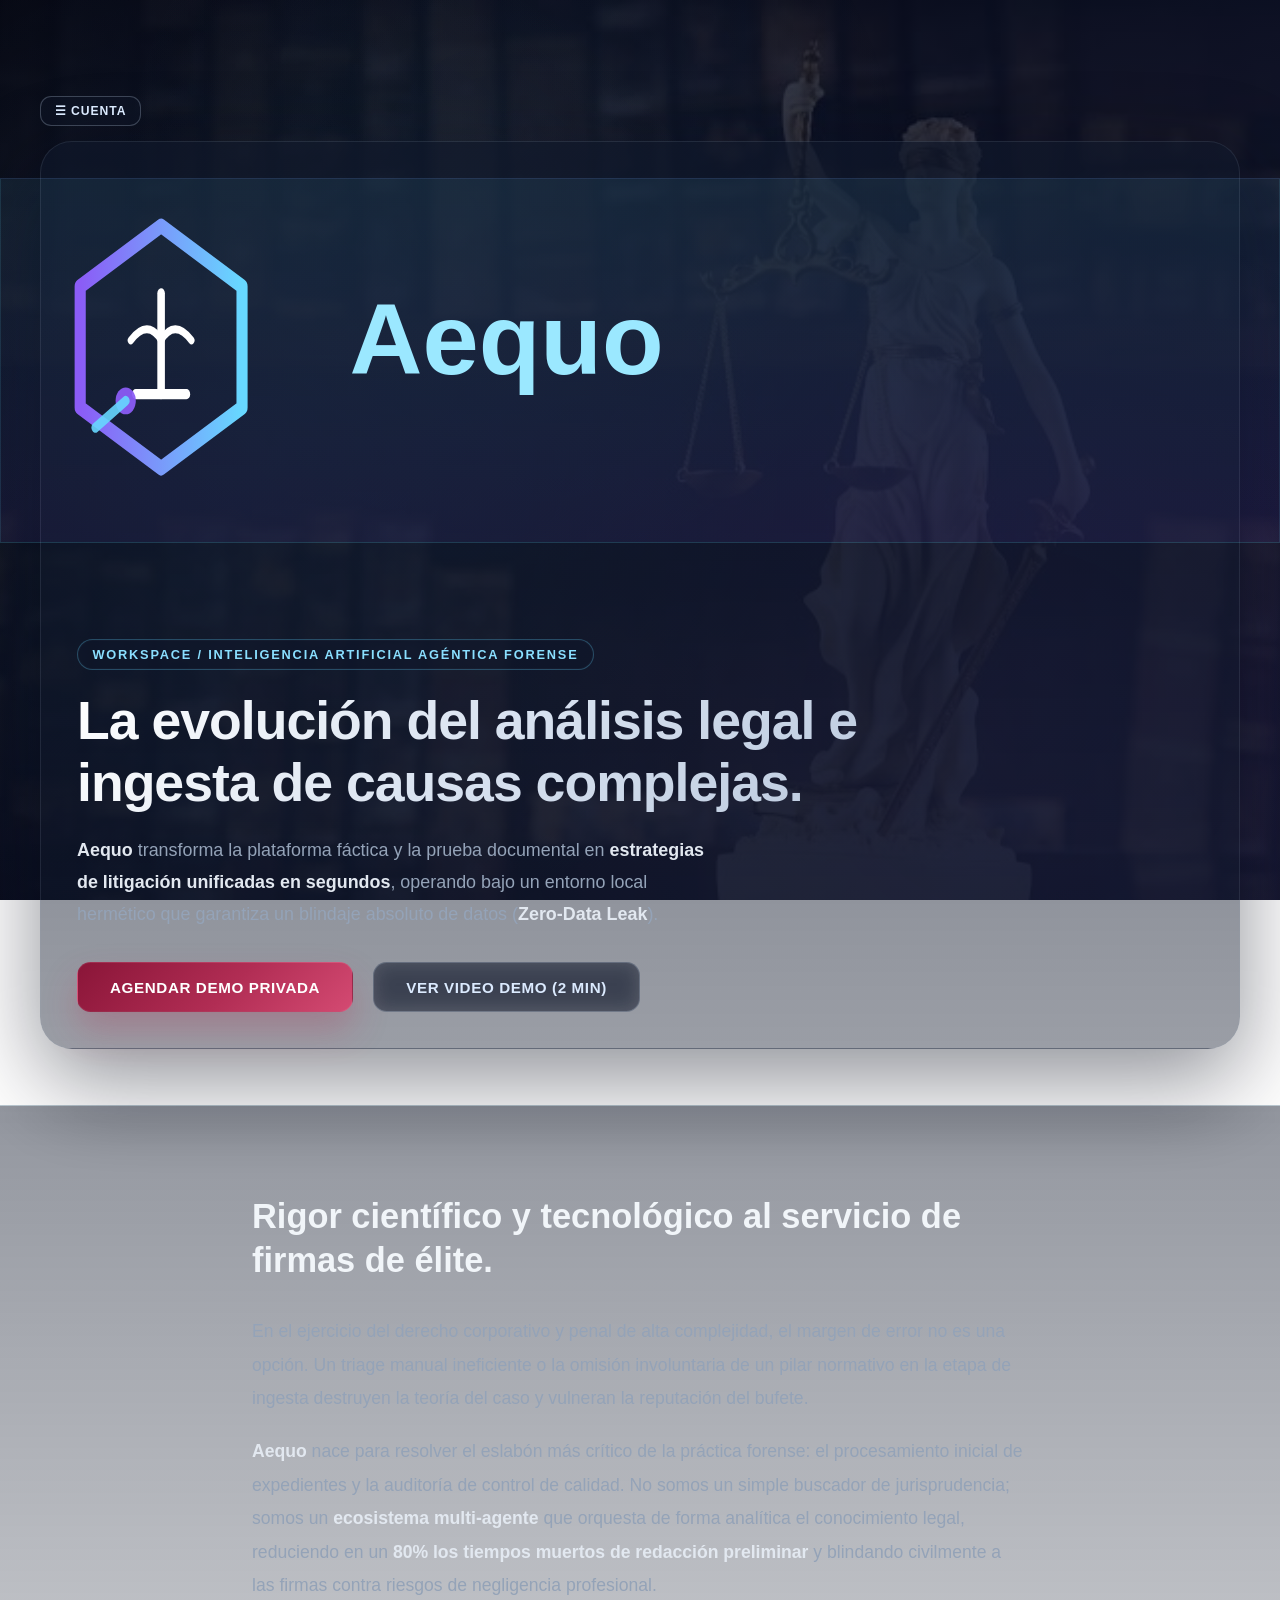
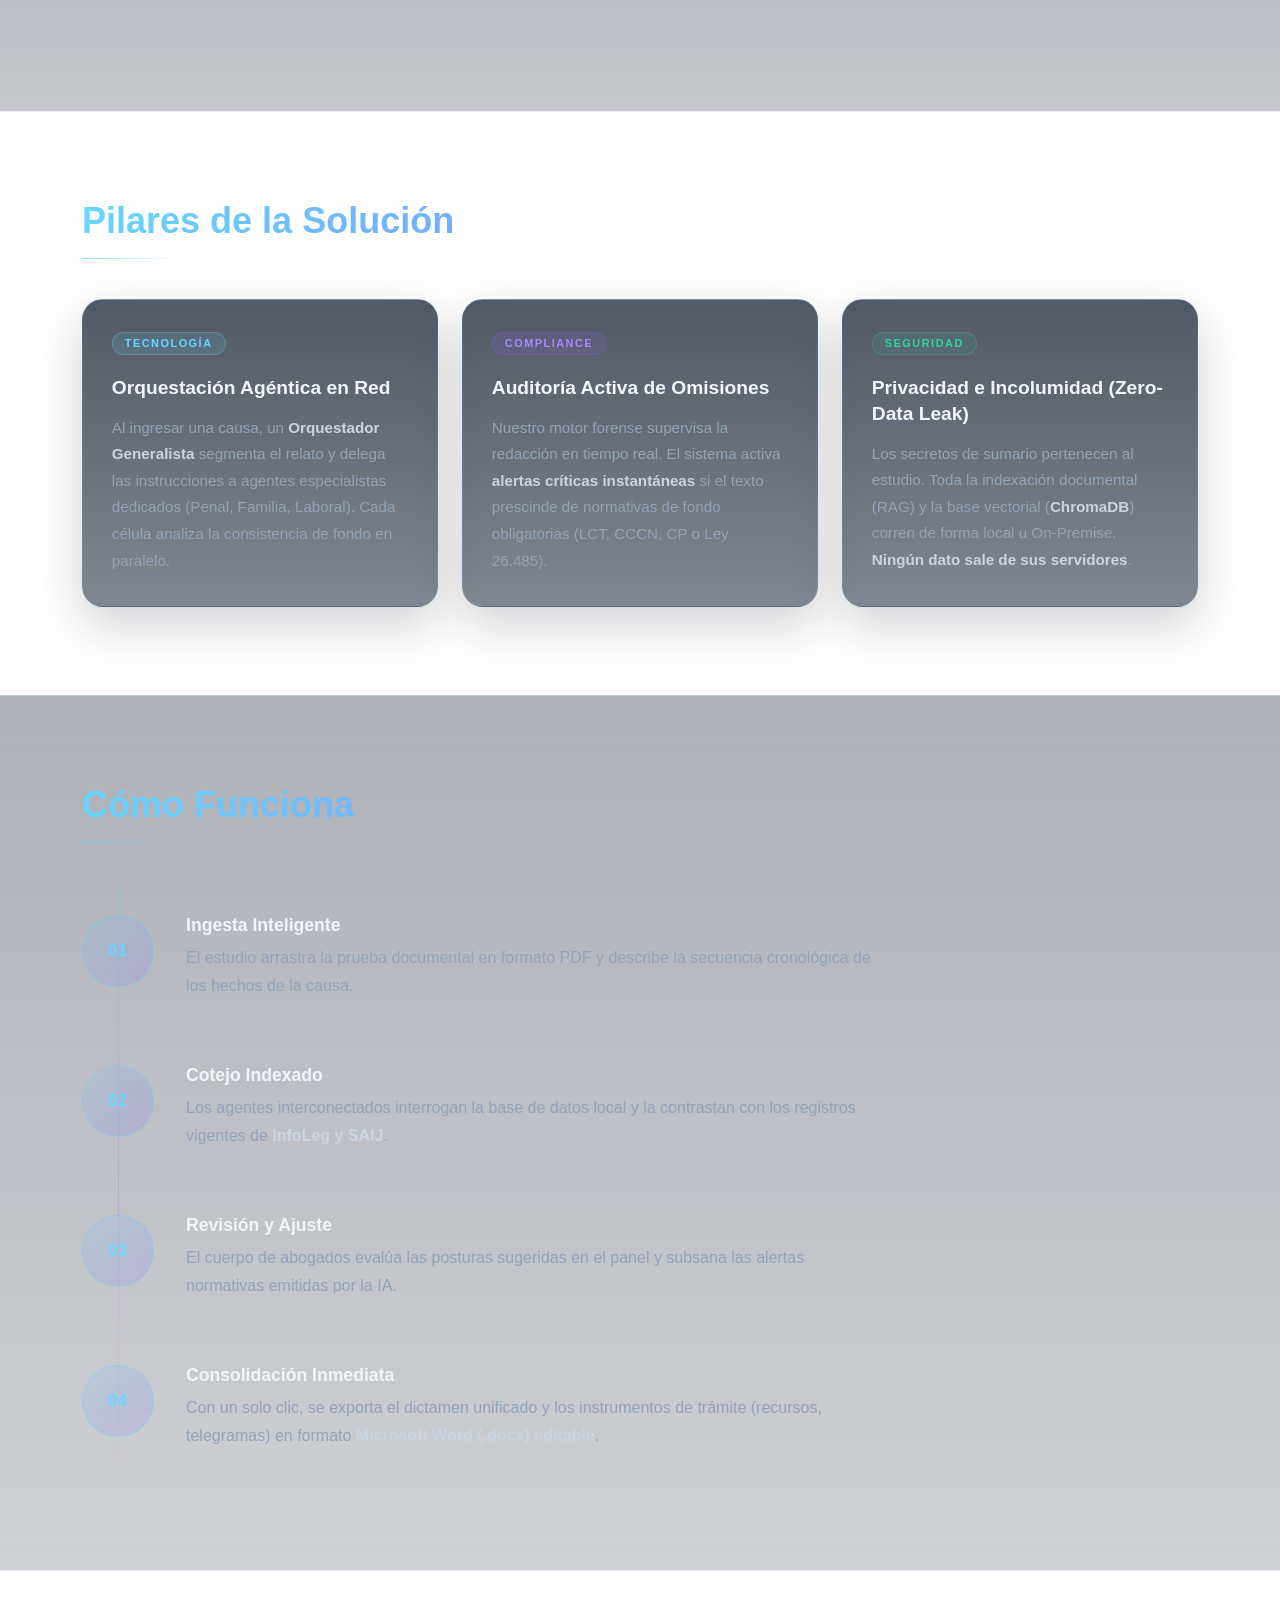
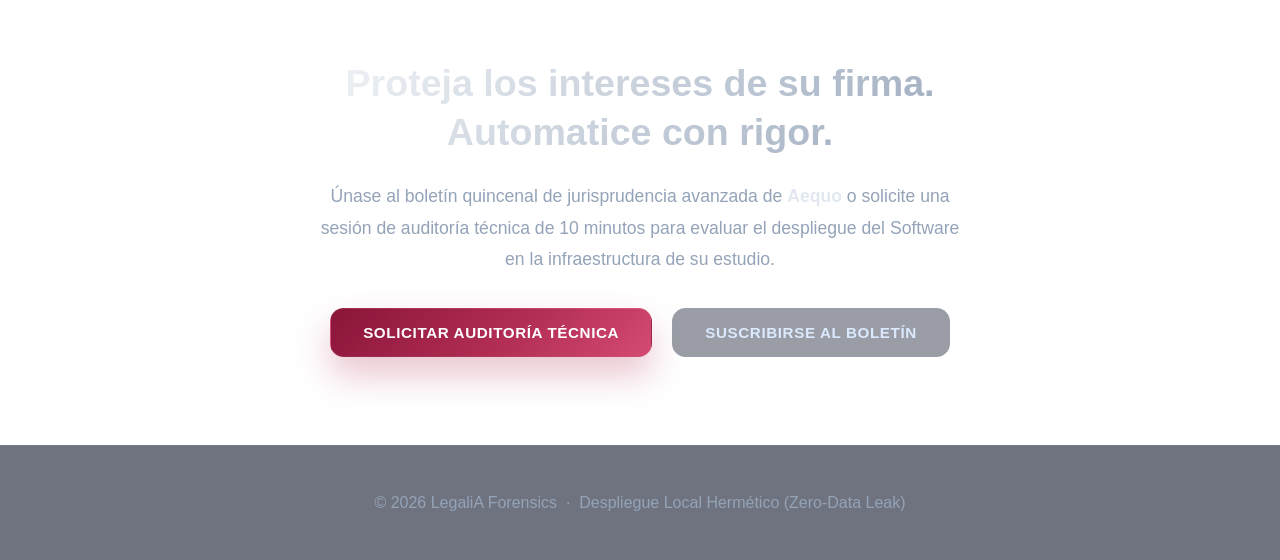
==== index.html @ fa38c813 "deploy: JuanCarlosGays/Aequo@5e6d93a78b17ef0241f27243c75415107c44dff4" ====
<!DOCTYPE html>
<html lang="es">
<head>
    <meta charset="UTF-8">
    <meta name="viewport" content="width=device-width, initial-scale=1.0">
    <title>Aequo — Plataforma de IA Legal</title>
    <link rel="stylesheet" href="css/styles.css?v=34">
</head>
<body>
    <!-- Splash Screen / Pantalla de Entrada -->
    <div id="splash-screen" class="splash-screen">
        <div class="splash-logo-wrapper">
            <img src="assets/logo-h.svg" alt="Aequo" class="splash-logo" />
        </div>
    </div>

    <!-- Contenedor Único Dinámico (SPA) -->
    <main id="main-content">

        <!-- ═══ SECCIÓN 1: HERO ═══ -->
        <section id="hero" class="hero-section landing-section">
            <div class="hero-shell">
                <div class="hero-auth">
                    <details class="hero-auth-menu">
                        <summary class="hero-auth-trigger">☰ Cuenta</summary>
                        <div class="hero-auth-panel">
                            <a href="signin.html?v=1" class="btn-secondary btn-auth">Signin</a>
                            <a href="signup.html?v=1" class="btn-primary btn-auth">Signup</a>
                        </div>
                    </details>
                </div>
                <div class="hero-inner">
                    <div class="hero-logo-container">
                        <img src="assets/logo.svg" alt="Aequo logo" class="hero-logo" />
                    </div>
                    <div class="hero-text">
                        <span class="hero-kicker">Workspace / Inteligencia Artificial Agéntica Forense</span>
                        <h1>La evolución del análisis legal e ingesta de causas complejas.</h1>
                        <p><strong>Aequo</strong> transforma la plataforma fáctica y la prueba documental en <strong>estrategias de litigación unificadas en segundos</strong>, operando bajo un entorno local hermético que garantiza un blindaje absoluto de datos (<strong>Zero-Data Leak</strong>).</p>
                        <div class="hero-cta">
                            <a href="agenda-demo.html?v=10" class="btn-primary">Agendar Demo Privada</a>
                            <a href="#demo" class="btn-secondary">Ver Video Demo (2 min)</a>
                        </div>
                    </div>
                </div>
            </div>
        </section>

        <!-- ═══ SECCIÓN 2: MANIFIESTO ═══ -->
        <section id="manifiesto" class="manifiesto-section landing-section">
            <div class="section-container">
                <h2>Rigor científico y tecnológico al servicio de firmas de élite.</h2>
                <p>En el ejercicio del derecho corporativo y penal de alta complejidad, el margen de error no es una opción. Un triage manual ineficiente o la omisión involuntaria de un pilar normativo en la etapa de ingesta destruyen la teoría del caso y vulneran la reputación del bufete.</p>
                <p><strong>Aequo</strong> nace para resolver el eslabón más crítico de la práctica forense: el procesamiento inicial de expedientes y la auditoría de control de calidad. No somos un simple buscador de jurisprudencia; somos un <strong>ecosistema multi-agente</strong> que orquesta de forma analítica el conocimiento legal, reduciendo en un <strong>80% los tiempos muertos de redacción preliminar</strong> y blindando civilmente a las firmas contra riesgos de negligencia profesional.</p>
            </div>
        </section>

        <!-- ═══ SECCIÓN 3: PILARES ═══ -->
        <section id="pilares" class="pilares-section landing-section">
            <div class="section-container">
                <h2 class="section-title">Pilares de la Solución</h2>
                <div class="cards-grid">
                    <article class="pilar-card">
                        <span class="card-tag tecnologia">Tecnología</span>
                        <h3>Orquestación Agéntica en Red</h3>
                        <p>Al ingresar una causa, un <strong>Orquestador Generalista</strong> segmenta el relato y delega las instrucciones a agentes especialistas dedicados (Penal, Familia, Laboral). Cada célula analiza la consistencia de fondo en paralelo.</p>
                    </article>
                    <article class="pilar-card">
                        <span class="card-tag compliance">Compliance</span>
                        <h3>Auditoría Activa de Omisiones</h3>
                        <p>Nuestro motor forense supervisa la redacción en tiempo real. El sistema activa <strong>alertas críticas instantáneas</strong> si el texto prescinde de normativas de fondo obligatorias (LCT, CCCN, CP o Ley 26.485).</p>
                    </article>
                    <article class="pilar-card">
                        <span class="card-tag seguridad">Seguridad</span>
                        <h3>Privacidad e Incolumidad (Zero-Data Leak)</h3>
                        <p>Los secretos de sumario pertenecen al estudio. Toda la indexación documental (RAG) y la base vectorial (<strong>ChromaDB</strong>) corren de forma local u On-Premise. <strong>Ningún dato sale de sus servidores</strong>.</p>
                    </article>
                </div>
            </div>
        </section>

        <!-- ═══ SECCIÓN 4: FLUJO OPERATIVO ═══ -->
        <section id="flujo" class="flujo-section landing-section">
            <div class="section-container">
                <h2 class="section-title">Cómo Funciona</h2>
                <ol class="flujo-steps">
                    <li class="flujo-step">
                        <span class="step-number">01</span>
                        <div class="step-body">
                            <h4>Ingesta Inteligente</h4>
                            <p>El estudio arrastra la prueba documental en formato PDF y describe la secuencia cronológica de los hechos de la causa.</p>
                        </div>
                    </li>
                    <li class="flujo-step">
                        <span class="step-number">02</span>
                        <div class="step-body">
                            <h4>Cotejo Indexado</h4>
                            <p>Los agentes interconectados interrogan la base de datos local y la contrastan con los registros vigentes de <strong>InfoLeg y SAIJ</strong>.</p>
                        </div>
                    </li>
                    <li class="flujo-step">
                        <span class="step-number">03</span>
                        <div class="step-body">
                            <h4>Revisión y Ajuste</h4>
                            <p>El cuerpo de abogados evalúa las posturas sugeridas en el panel y subsana las alertas normativas emitidas por la IA.</p>
                        </div>
                    </li>
                    <li class="flujo-step">
                        <span class="step-number">04</span>
                        <div class="step-body">
                            <h4>Consolidación Inmediata</h4>
                            <p>Con un solo clic, se exporta el dictamen unificado y los instrumentos de trámite (recursos, telegramas) en formato <strong>Microsoft Word (.docx) editable</strong>.</p>
                        </div>
                    </li>
                </ol>
            </div>
        </section>

        <!-- ═══ SECCIÓN 5: CTA CIERRE ═══ -->
        <section id="agenda" class="cta-section landing-section">
            <div class="section-container cta-inner">
                <h2>Proteja los intereses de su firma. Automatice con rigor.</h2>
                <p>Únase al boletín quincenal de jurisprudencia avanzada de <strong>Aequo</strong> o solicite una sesión de auditoría técnica de 10 minutos para evaluar el despliegue del Software en la infraestructura de su estudio.</p>
                <div class="cta-buttons">
                    <a href="auditoria-tecnica.html?v=1" class="btn-primary">Solicitar Auditoría Técnica</a>
                    <a href="suscripcion-boletin.html?v=1" class="btn-secondary">Suscribirse al Boletín</a>
                </div>
            </div>
        </section>

    </main>

    <footer class="footer-container">
        <p>&copy; 2026 LegaliA Forensics &nbsp;·&nbsp; Despliegue Local Hermético (Zero-Data Leak)</p>
    </footer>

    <!-- Inyección Lógica Modular -->
    <script type="module" src="js/app.js?v=2"></script>
</body>
</html>
---- css/styles.css ----
/* Reset y Base */
* {
    margin: 0;
    padding: 0;
    box-sizing: border-box;
}

html {
    scroll-behavior: smooth;
}

body {
    font-family: 'Inter', 'Segoe UI', 'Roboto', sans-serif;
    background:
        radial-gradient(circle at top, rgba(103, 216, 255, 0.12), transparent 35%),
        radial-gradient(circle at 80% 20%, rgba(139, 92, 246, 0.14), transparent 28%),
        linear-gradient(135deg, #050816 0%, #0a1026 40%, #111833 100%);
    background-attachment: fixed;
    color: #e2e8f0;
    min-height: 100vh;
    position: relative;
    overflow-x: hidden;
}

/* Splash Screen */
.splash-screen {
    position: fixed;
    top: 0;
    left: 0;
    width: 100%;
    height: 100%;
    display: flex;
    justify-content: center;
    align-items: center;
    background: linear-gradient(135deg, #0a0e27 0%, #151d3b 50%, #1a1f3a 100%);
    z-index: 9999;
    animation: splash-fade-out 0.45s ease-out 1.95s forwards;
    pointer-events: none;
}

.splash-logo-wrapper {
    position: fixed;
    top: 50%;
    left: 50%;
    transform: translate(-50%, -50%);
    animation: splash-fade-in-out 2.1s ease-in-out forwards;
    filter: drop-shadow(0 0 50px rgba(103, 216, 255, 0.4));
}

.splash-logo {
    height: 70vh;
    width: auto;
    display: block;
    animation: hex-y-spin 2.2s ease-in-out infinite;
}

@keyframes splash-fade-in-out {
    0% {
        opacity: 0;
        pointer-events: auto;
    }
    15% {
        opacity: 1;
    }
    88.75% {
        opacity: 1;
    }
    100% {
        opacity: 0;
        pointer-events: none;
    }
}

@keyframes splash-fade-out {
    0% {
        opacity: 1;
    }
    100% {
        opacity: 0;
        visibility: hidden;
    }
}

/* Fondo Premium con imagen de justicia */
body::before {
    content: '';
    position: fixed;
    top: 0;
    left: 0;
    width: 100%;
    height: 100%;
    background-image: 
        linear-gradient(135deg, rgba(5, 8, 22, 0.88) 0%, rgba(10, 16, 38, 0.82) 50%, rgba(15, 20, 45, 0.9) 100%),
        url('../assets/fondo_justicia.jfif');
    background-size: cover, cover;
    background-position: center, center;
    background-repeat: no-repeat, no-repeat;
    background-attachment: fixed, fixed;
    pointer-events: none;
    z-index: 0;
}

/* Overlay Premium con gradientes radiales adicionales */
body::after {
    content: '';
    position: fixed;
    top: 0;
    left: 0;
    width: 100%;
    height: 100%;
    background: 
        radial-gradient(circle at 20% 50%, rgba(103, 216, 255, 0.07) 0%, transparent 48%),
        radial-gradient(circle at 80% 80%, rgba(139, 92, 246, 0.08) 0%, transparent 42%),
        radial-gradient(circle at 40% 20%, rgba(103, 216, 255, 0.05) 0%, transparent 38%);
    pointer-events: none;
    z-index: 0;
}

main {
    position: relative;
    z-index: 1;
    opacity: 1;
}

.footer-container {
    opacity: 1;
}

body.main-visible main,
body.main-visible .footer-container {
    animation: main-page-fade-in 0.6s ease-out forwards;
}

@keyframes main-page-fade-in {
    0% {
        opacity: 0;
    }
    100% {
        opacity: 1;
    }
}

@keyframes section-fade-in {
    0% {
        opacity: 0;
        transform: translateY(32px);
    }
    100% {
        opacity: 1;
        transform: translateY(0);
    }
}

/* Navegación */
.nav-container {
    display: none;
}

.nav-links {
    display: flex;
    gap: 2.5rem;
    align-items: center;
    justify-content: center;
    margin-top: 3.5rem;
    flex-wrap: wrap;
}

.nav-links a {
    color: #cbd5e1;
    text-decoration: none;
    font-size: 1rem;
    font-weight: 500;
    transition: all 0.3s ease;
    position: relative;
    padding: 0.5rem 0;
}

.nav-links a::after {
    content: '';
    position: absolute;
    bottom: -4px;
    left: 0;
    width: 0;
    height: 2px;
    background: linear-gradient(90deg, #67d8ff, #8b5cf6);
    transition: width 0.3s ease;
}

.nav-links a:hover {
    color: #67d8ff;
}

.nav-links a:hover::after {
    width: 100%;
}

.btn-nav {
    padding: 0.75rem 1.75rem;
    background: linear-gradient(135deg, #67d8ff, #8b5cf6);
    color: #0a0e27;
    border-radius: 0.5rem;
    font-weight: 700;
    cursor: pointer;
    border: none;
    font-size: 1rem;
    transition: all 0.3s ease;
    box-shadow: 0 10px 30px rgba(103, 216, 255, 0.2);
}

.btn-nav:hover {
    transform: translateY(-3px);
    box-shadow: 0 15px 40px rgba(103, 216, 255, 0.3);
}

/* Hero Section */
.hero-section {
    display: flex;
    flex-direction: column;
    justify-content: center;
    align-items: center;
    min-height: 85vh;
    text-align: center;
    padding: 4rem 2rem;
}

.hero-logo-container {
    margin-bottom: 4rem;
    animation: subtle-glow 3s ease-in-out infinite;
}

@keyframes subtle-glow {
    0%, 100% {
        filter: drop-shadow(0 0 30px rgba(103, 216, 255, 0.25));
    }
    50% {
        filter: drop-shadow(0 0 45px rgba(103, 216, 255, 0.35));
    }
}

.hero-logo {
    height: 220px;
    width: auto;
    display: block;
}

.hero-section h1 {
    font-size: 4rem;
    font-weight: 900;
    background: linear-gradient(135deg, #67d8ff 0%, #8b5cf6 100%);
    -webkit-background-clip: text;
    -webkit-text-fill-color: transparent;
    background-clip: text;
    margin-bottom: 1.5rem;
    max-width: 900px;
    letter-spacing: -1px;
}

.hero-section p {
    font-size: 1.35rem;
    color: #cbd5e1;
    max-width: 800px;
    line-height: 1.8;
    font-weight: 400;
    margin-bottom: 0.5rem;
}

/* Footer */
.footer-container {
    text-align: center;
    padding: 3rem 2rem;
    background: rgba(15, 23, 42, 0.6);
    backdrop-filter: blur(10px);
    border-top: 1px solid rgba(103, 216, 255, 0.1);
    color: #94a3b8;
    position: relative;
    z-index: 1;
}

/* Responsivos */

/* Pantallas Ultra Grande (> 1440px) */
@media (min-width: 1440px) {
    .hero-section {
        min-height: 90vh;
        padding: 5rem 3rem;
    }

    .hero-logo-container {
        margin-bottom: 5rem;
    }

    .hero-logo {
        height: 280px;
    }

    .hero-section h1 {
        font-size: 4.5rem;
    }

    .hero-section p {
        font-size: 1.5rem;
        max-width: 900px;
    }

    .nav-links {
        gap: 3rem;
        margin-top: 4rem;
    }
}

/* Pantallas Grande (1024px - 1440px) */
@media (min-width: 1024px) and (max-width: 1439px) {
    .hero-section {
        min-height: 85vh;
        padding: 4.5rem 2.5rem;
    }

    .hero-logo-container {
        margin-bottom: 4rem;
    }

    .hero-logo {
        height: 240px;
    }

    .hero-section h1 {
        font-size: 4rem;
    }

    .hero-section p {
        font-size: 1.3rem;
    }

    .nav-links {
        gap: 2.5rem;
        margin-top: 3.5rem;
    }
}

/* Tablets (768px - 1023px) */
@media (min-width: 768px) and (max-width: 1023px) {
    .hero-section {
        min-height: 75vh;
        padding: 3.5rem 2rem;
    }

    .hero-logo-container {
        margin-bottom: 3rem;
    }

    .hero-logo {
        height: 200px;
    }

    .hero-section h1 {
        font-size: 3rem;
    }

    .hero-section p {
        font-size: 1.1rem;
        max-width: 700px;
    }

    .nav-links {
        gap: 2rem;
        margin-top: 3rem;
    }

    .btn-nav {
        padding: 0.65rem 1.5rem;
        font-size: 0.95rem;
    }
}

/* Móviles Estándar (481px - 767px) */
@media (min-width: 481px) and (max-width: 767px) {
    body::before {
        background: 
            radial-gradient(circle at 20% 50%, rgba(103, 216, 255, 0.08) 0%, transparent 50%),
            radial-gradient(circle at 80% 80%, rgba(139, 92, 246, 0.08) 0%, transparent 50%);
    }

    .hero-section {
        min-height: 70vh;
        padding: 2.5rem 1.75rem;
    }

    .hero-logo-container {
        margin-bottom: 2.5rem;
    }

    .hero-logo {
        height: 170px;
    }

    .hero-section h1 {
        font-size: 2.5rem;
    }

    .hero-section p {
        font-size: 1rem;
        max-width: 600px;
    }

    .nav-links {
        gap: 1.25rem;
        margin-top: 2.5rem;
    }

    .nav-links a {
        font-size: 0.9rem;
    }

    .btn-nav {
        padding: 0.6rem 1.2rem;
        font-size: 0.85rem;
    }

    .footer-container {
        padding: 2.5rem 1.5rem;
        font-size: 0.95rem;
    }
}

/* Móviles Pequeños (< 480px) */
@media (max-width: 480px) {
    body::before {
        background: 
            radial-gradient(circle at 20% 50%, rgba(103, 216, 255, 0.06) 0%, transparent 50%),
            radial-gradient(circle at 80% 80%, rgba(139, 92, 246, 0.06) 0%, transparent 50%);
    }

    html {
        font-size: 14px;
    }

    .hero-section {
        min-height: 65vh;
        padding: 2rem 1rem;
    }

    .hero-logo-container {
        margin-bottom: 2rem;
    }

    .hero-logo {
        height: 140px;
    }

    .hero-section h1 {
        font-size: 1.75rem;
        letter-spacing: -0.5px;
    }

    .hero-section p {
        font-size: 0.9rem;
        max-width: 100%;
        line-height: 1.5;
        margin-bottom: 1rem;
    }

    .nav-links {
        gap: 1rem;
        margin-top: 2rem;
        flex-direction: column;
        width: 100%;
    }

    .nav-links a {
        font-size: 0.8rem;
        width: 100%;
        padding: 0.4rem 0;
    }

    .btn-nav {
        width: 100%;
        padding: 0.6rem 1rem;
        font-size: 0.8rem;
    }

    .footer-container {
        padding: 2rem 1rem;
        font-size: 0.85rem;
    }
}

/* ═══════════════════════════════════════════════════
   LANDING PAGE — Secciones con Fade-In
═══════════════════════════════════════════════════ */

/* Animación de aparición por sección */
.landing-section {
    opacity: 1;
    transform: none;
}

.landing-section.visible {
    opacity: 1;
    transform: translateY(0);
}

body.main-visible .landing-section {
    animation: section-fade-in 0.7s ease-out both;
}

body.main-visible .landing-section:nth-of-type(2) {
    animation-delay: 0.12s;
}

body.main-visible .landing-section:nth-of-type(3) {
    animation-delay: 0.24s;
}

body.main-visible .landing-section:nth-of-type(4) {
    animation-delay: 0.36s;
}

body.main-visible .landing-section:nth-of-type(5) {
    animation-delay: 0.48s;
}

/* Contenedor genérico de secciones */
.section-container {
    max-width: 1180px;
    margin: 0 auto;
    padding: 5.5rem 2rem;
}

.section-title {
    font-size: 2.25rem;
    font-weight: 800;
    background: linear-gradient(135deg, #67d8ff 0%, #8b5cf6 100%);
    -webkit-background-clip: text;
    -webkit-text-fill-color: transparent;
    background-clip: text;
    margin-bottom: 2.5rem;
    text-align: left;
    position: relative;
}

.section-title::after {
    content: '';
    display: block;
    width: 5.5rem;
    height: 1px;
    margin-top: 1rem;
    background: linear-gradient(90deg, rgba(103, 216, 255, 0.75), rgba(139, 92, 246, 0.05));
}

/* ─── Hero Redesign ─── */
.hero-section {
    min-height: 98vh;
    display: flex;
    align-items: center;
    justify-content: center;
    padding: 6rem 2rem 3.5rem;
}

.hero-shell {
    max-width: 1200px;
    width: 100%;
    display: flex;
    flex-direction: column;
    gap: 0.9rem;
    position: relative;
}

.hero-inner {
    width: 100%;
    display: flex;
    flex-direction: column;
    align-items: stretch;
    gap: 2rem;
    padding: 2.25rem;
    border-radius: 2rem;
    background: linear-gradient(180deg, rgba(15, 23, 42, 0.68), rgba(15, 23, 42, 0.42));
    border: 1px solid rgba(148, 163, 184, 0.14);
    box-shadow: 0 30px 90px rgba(2, 6, 23, 0.45);
    backdrop-filter: blur(18px);
}

.hero-logo-container {
    flex-shrink: 0;
    animation: subtle-glow 3s ease-in-out infinite;
    width: 100vw;
    margin-left: calc(50% - 50vw);
    margin-right: calc(50% - 50vw);
    padding: clamp(0.7rem, 1.8vw, 1.25rem) clamp(0.5rem, 1.6vw, 1rem);
    border-radius: 0;
    background: linear-gradient(180deg, rgba(103, 216, 255, 0.08), rgba(139, 92, 246, 0.08));
    border: 1px solid rgba(103, 216, 255, 0.12);
}

.hero-logo {
    --logo-bleed: clamp(20px, 2.6vw, 34px);
    --logo-shift: clamp(1px, 0.3vw, 4px);
    width: calc(100% + var(--logo-bleed));
    margin-left: calc(var(--logo-shift) * -1);
    max-width: none;
    height: auto;
    display: block;
}

.hero-text {
    display: flex;
    flex-direction: column;
    gap: 1.25rem;
}

.hero-auth {
    display: flex;
    justify-content: flex-start;
    position: relative;
    z-index: 25;
    width: 100%;
    opacity: 0;
    visibility: hidden;
    pointer-events: none;
}

body.main-visible .hero-auth {
    opacity: 1;
    visibility: visible;
    pointer-events: auto;
}

.hero-auth-menu {
    position: relative;
}

.hero-auth-trigger {
    list-style: none;
    cursor: pointer;
    padding: 0.45rem 0.85rem;
    border-radius: 0.7rem;
    border: 1px solid rgba(148, 163, 184, 0.35);
    background: rgba(15, 23, 42, 0.42);
    color: #dbeafe;
    font-size: 0.76rem;
    font-weight: 700;
    letter-spacing: 0.08em;
    text-transform: uppercase;
    user-select: none;
}

.hero-auth-trigger::-webkit-details-marker {
    display: none;
}

.hero-auth-panel {
    position: absolute;
    left: 14px;
    top: calc(100% + 0.35rem);
    display: none;
    flex-direction: column;
    gap: 0.45rem;
    width: max-content;
    padding: 0.35rem;
    border-radius: 0.85rem;
    border: 1px solid rgba(103, 216, 255, 0.22);
    background: rgba(2, 6, 23, 0.95);
    box-shadow: 0 18px 35px rgba(2, 6, 23, 0.45);
    z-index: 40;
}

.hero-auth-menu:not([open]) .hero-auth-panel {
    display: none;
    visibility: hidden;
    opacity: 0;
    pointer-events: none;
}

.hero-auth-menu[open] .hero-auth-panel {
    display: flex;
    visibility: visible;
    opacity: 1;
    pointer-events: auto;
}

.btn-auth {
    padding: 0.45rem 0.85rem;
    font-size: 0.76rem;
    letter-spacing: 0.08em;
    text-align: center;
    width: 100%;
    min-width: 98px;
    border-radius: 0.7rem;
    text-transform: uppercase;
    box-shadow: none;
}

.hero-auth-panel .btn-primary:hover,
.hero-auth-panel .btn-secondary:hover {
    transform: none;
    box-shadow: none;
}

.hero-kicker {
    display: inline-block;
    background: rgba(15, 23, 42, 0.55);
    border: 1px solid rgba(103, 216, 255, 0.28);
    color: #8adfff;
    font-size: 0.8rem;
    font-weight: 700;
    letter-spacing: 0.14em;
    text-transform: uppercase;
    padding: 0.45rem 0.9rem;
    border-radius: 2rem;
    width: fit-content;
    box-shadow: 0 0 0 1px rgba(255, 255, 255, 0.02) inset;
}

.hero-section h1 {
    font-size: 3.35rem;
    font-weight: 900;
    line-height: 1.15;
    background: linear-gradient(135deg, #ffffff 0%, #d8e2f0 45%, #b5c4da 100%);
    -webkit-background-clip: text;
    -webkit-text-fill-color: transparent;
    background-clip: text;
    letter-spacing: -1px;
    margin: 0;
    text-align: left;
}

.hero-section p {
    font-size: 1.12rem;
    color: #94a3b8;
    max-width: 640px;
    line-height: 1.8;
    margin: 0;
    text-align: left;
}

.hero-section p strong {
    color: #e2e8f0;
}

.hero-cta {
    display: flex;
    gap: 1.25rem;
    margin-top: 0.75rem;
    flex-wrap: wrap;
}

/* ─── Botones ─── */
.btn-primary {
    padding: 0.95rem 2rem;
    background: linear-gradient(135deg, #8a1538 0%, #b12d54 55%, #d44a72 100%);
    color: #fff;
    border-radius: 0.85rem;
    font-weight: 700;
    font-size: 0.95rem;
    text-decoration: none;
    cursor: pointer;
    transition: all 0.3s ease;
    box-shadow: 0 18px 35px rgba(177, 45, 84, 0.28);
    border: 1px solid rgba(255, 255, 255, 0.08);
    letter-spacing: 0.04em;
    text-transform: uppercase;
}

.btn-primary:hover {
    transform: translateY(-3px);
    box-shadow: 0 22px 42px rgba(177, 45, 84, 0.34);
    background: linear-gradient(135deg, #9d1f46, #d03f6c);
}

.btn-secondary {
    padding: 0.95rem 2rem;
    background: rgba(15, 23, 42, 0.42);
    color: #dbeafe;
    border: 1px solid rgba(148, 163, 184, 0.35);
    border-radius: 0.85rem;
    font-weight: 700;
    font-size: 0.95rem;
    text-decoration: none;
    cursor: pointer;
    transition: all 0.3s ease;
    letter-spacing: 0.04em;
    text-transform: uppercase;
    backdrop-filter: blur(10px);
}

.btn-secondary:hover {
    border-color: #8adfff;
    color: #8adfff;
    background: rgba(103, 216, 255, 0.08);
}

.hero-auth-panel .btn-auth {
    padding: 0.45rem 0.85rem;
    font-size: 0.76rem;
    letter-spacing: 0.08em;
    text-transform: uppercase;
    border-radius: 0.7rem;
    box-shadow: none;
}

/* ─── Sección Manifiesto ─── */
.manifiesto-section {
    border-top: 1px solid rgba(103, 216, 255, 0.1);
    background: linear-gradient(180deg, rgba(15, 23, 42, 0.45), rgba(15, 23, 42, 0.24));
    backdrop-filter: blur(12px);
}

.manifiesto-section .section-container {
    max-width: 840px;
}

.manifiesto-section h2 {
    font-size: 2.15rem;
    font-weight: 800;
    color: #f1f5f9;
    margin-bottom: 2rem;
    line-height: 1.3;
}

.manifiesto-section p {
    font-size: 1.1rem;
    color: #94a3b8;
    line-height: 1.9;
    margin-bottom: 1.25rem;
}

.manifiesto-section p strong {
    color: #e2e8f0;
}

/* ─── Sección Pilares / Cards ─── */
.pilares-section {
    border-top: 1px solid rgba(139, 92, 246, 0.1);
}

.cards-grid {
    display: grid;
    grid-template-columns: repeat(3, 1fr);
    gap: 1.5rem;
}

.pilar-card {
    background: linear-gradient(180deg, rgba(15, 23, 42, 0.72), rgba(15, 23, 42, 0.52));
    border: 1px solid rgba(103, 216, 255, 0.14);
    border-radius: 1.3rem;
    padding: 2rem 1.8rem;
    transition: transform 0.3s ease, box-shadow 0.3s ease, border-color 0.3s ease, background 0.3s ease;
    backdrop-filter: blur(14px);
    box-shadow: 0 18px 50px rgba(2, 6, 23, 0.18);
}

.pilar-card:hover {
    transform: translateY(-8px);
    box-shadow: 0 28px 60px rgba(103, 216, 255, 0.12);
    border-color: rgba(103, 216, 255, 0.32);
    background: linear-gradient(180deg, rgba(15, 23, 42, 0.82), rgba(15, 23, 42, 0.58));
}

.card-tag {
    display: inline-block;
    font-size: 0.68rem;
    font-weight: 700;
    letter-spacing: 0.14em;
    text-transform: uppercase;
    padding: 0.3rem 0.75rem;
    border-radius: 2rem;
    margin-bottom: 1.25rem;
}

.card-tag.tecnologia {
    background: rgba(103, 216, 255, 0.12);
    color: #67d8ff;
    border: 1px solid rgba(103, 216, 255, 0.25);
}

.card-tag.compliance {
    background: rgba(139, 92, 246, 0.12);
    color: #a78bfa;
    border: 1px solid rgba(139, 92, 246, 0.25);
}

.card-tag.seguridad {
    background: rgba(52, 211, 153, 0.1);
    color: #34d399;
    border: 1px solid rgba(52, 211, 153, 0.25);
}

.pilar-card h3 {
    font-size: 1.2rem;
    font-weight: 700;
    color: #f1f5f9;
    margin-bottom: 0.85rem;
    line-height: 1.35;
}

.pilar-card p {
    font-size: 0.95rem;
    color: #94a3b8;
    line-height: 1.75;
}

.pilar-card p strong {
    color: #cbd5e1;
}

/* ─── Sección Flujo Operativo ─── */
.flujo-section {
    border-top: 1px solid rgba(103, 216, 255, 0.1);
    background: linear-gradient(180deg, rgba(15, 23, 42, 0.34), rgba(15, 23, 42, 0.2));
    backdrop-filter: blur(12px);
}

.flujo-steps {
    list-style: none;
    display: flex;
    flex-direction: column;
    gap: 0;
    position: relative;
}

.flujo-steps::before {
    content: '';
    position: absolute;
    left: 2.25rem;
    top: 0;
    bottom: 0;
    width: 1px;
    background: linear-gradient(180deg, rgba(103, 216, 255, 0.4), rgba(139, 92, 246, 0.2), transparent);
}

.flujo-step {
    display: flex;
    align-items: flex-start;
    gap: 2rem;
    padding: 2rem 0;
    border-bottom: 1px solid rgba(103, 216, 255, 0.08);
    position: relative;
}

.flujo-step:last-child {
    border-bottom: none;
}

.step-number {
    flex-shrink: 0;
    width: 4.5rem;
    height: 4.5rem;
    border-radius: 50%;
    background: linear-gradient(135deg, rgba(103, 216, 255, 0.17), rgba(139, 92, 246, 0.18));
    border: 1px solid rgba(103, 216, 255, 0.34);
    display: flex;
    align-items: center;
    justify-content: center;
    font-size: 1rem;
    font-weight: 800;
    color: #67d8ff;
    letter-spacing: 0.05em;
    z-index: 1;
}

.step-body h4 {
    font-size: 1.1rem;
    font-weight: 700;
    color: #f1f5f9;
    margin-bottom: 0.5rem;
}

.step-body p {
    font-size: 1rem;
    color: #94a3b8;
    line-height: 1.75;
    max-width: 700px;
}

.step-body p strong {
    color: #cbd5e1;
}

/* ─── Sección CTA Cierre ─── */
.cta-section {
    border-top: 1px solid rgba(139, 92, 246, 0.15);
}

.cta-inner {
    text-align: center;
    display: flex;
    flex-direction: column;
    align-items: center;
    gap: 1.5rem;
}

.cta-section h2 {
    font-size: 2.35rem;
    font-weight: 800;
    background: linear-gradient(135deg, #f8fafc 0%, #94a3b8 100%);
    -webkit-background-clip: text;
    -webkit-text-fill-color: transparent;
    background-clip: text;
    max-width: 760px;
    line-height: 1.3;
}

.cta-section p {
    font-size: 1.1rem;
    color: #94a3b8;
    max-width: 640px;
    line-height: 1.8;
}

.cta-section p strong {
    color: #e2e8f0;
}

.cta-buttons {
    display: flex;
    gap: 1.25rem;
    flex-wrap: wrap;
    justify-content: center;
    margin-top: 0.5rem;
}

/* ═══ Responsive Landing ═══ */
@media (max-width: 1023px) {
    .hero-inner {
        flex-direction: column;
        text-align: center;
        gap: 2.5rem;
        padding: 2rem 1.5rem;
    }

    .hero-section h1 {
        text-align: center;
        font-size: 2.5rem;
    }

    .hero-section p {
        text-align: center;
        margin: 0 auto;
    }

    .hero-kicker {
        margin: 0 auto;
    }

    .hero-cta {
        justify-content: center;
    }

    .cards-grid {
        grid-template-columns: 1fr;
        gap: 1.25rem;
    }

    .flujo-steps::before {
        display: none;
    }

    .section-title {
        font-size: 1.75rem;
        text-align: center;
    }

    .section-title::after {
        margin-left: auto;
        margin-right: auto;
    }

    .cta-section h2 {
        font-size: 1.75rem;
    }
}

@media (max-width: 767px) {
    .section-container {
        padding: 3.5rem 1.25rem;
    }

    .hero-section {
        padding: 3rem 1.25rem 2rem;
        min-height: auto;
    }

    .hero-logo {
        --logo-bleed: 30px;
        --logo-shift: 0px;
        width: 100%;
        height: auto;
    }

    .hero-section h1 {
        font-size: 1.9rem;
    }

    .hero-section p {
        font-size: 0.98rem;
    }

    .flujo-step {
        flex-direction: column;
        gap: 1rem;
    }

    .step-number {
        width: 3.5rem;
        height: 3.5rem;
        font-size: 0.85rem;
    }

    .btn-primary,
    .btn-secondary {
        width: 100%;
        text-align: center;
    }
}

/* ═══ Agenda Demo (JS + SQLite) ═══ */
.agenda-body {
    overflow-y: auto;
}

.agenda-body main {
    opacity: 1;
}

.agenda-body .landing-section {
    opacity: 1;
    transform: none;
}

.agenda-page {
    min-height: 100vh;
    padding: 2rem 1rem 3rem;
    position: relative;
    z-index: 1;
}

.agenda-page-shell {
    max-width: 1180px;
    margin: 0 auto;
}

.agenda-back-link {
    display: inline-block;
    margin-bottom: 1rem;
    color: #8fe8ff;
    text-decoration: none;
    font-size: 0.95rem;
}

.agenda-hero-card,
.agenda-copy-card,
.agenda-form-card {
    background: linear-gradient(180deg, rgba(15, 23, 42, 0.72), rgba(15, 23, 42, 0.52));
    border: 1px solid rgba(103, 216, 255, 0.14);
    border-radius: 1.3rem;
    box-shadow: 0 20px 52px rgba(2, 6, 23, 0.25);
    backdrop-filter: blur(14px);
}

.agenda-hero-card {
    padding: 1.5rem 1.75rem;
    margin-bottom: 1.25rem;
}

.agenda-hero-card h1 {
    margin: 0.7rem 0 0.55rem;
    font-size: clamp(2rem, 4vw, 3.3rem);
    line-height: 1.05;
    color: #f8fbff;
    letter-spacing: -0.06em;
}

.agenda-hero-card p {
    margin: 0;
    color: #c9d6ea;
    max-width: 760px;
    line-height: 1.7;
}

.agenda-layout {
    display: grid;
    grid-template-columns: 0.95fr 1.25fr;
    gap: 1.2rem;
}

.agenda-copy-card,
.agenda-form-card {
    padding: 1.4rem;
}

.agenda-copy-card h2 {
    margin: 0 0 0.9rem;
    color: #f8fbff;
    font-size: 1.2rem;
}

.agenda-copy-card ul {
    margin: 0;
    padding-left: 1.15rem;
    color: #c9d6ea;
    line-height: 1.9;
}

.agenda-form {
    display: grid;
    gap: 1rem;
}

.agenda-grid {
    display: grid;
    grid-template-columns: repeat(2, minmax(0, 1fr));
    gap: 0.9rem;
}

.agenda-form label {
    display: grid;
    gap: 0.45rem;
}

.agenda-form span {
    color: #dbeafe;
    font-size: 0.9rem;
    font-weight: 600;
}

.agenda-form input,
.agenda-form textarea,
.agenda-form select {
    width: 100%;
    border-radius: 0.85rem;
    border: 1px solid rgba(148, 163, 184, 0.22);
    background: rgba(7, 13, 25, 0.65);
    color: #f8fbff;
    padding: 0.85rem 0.95rem;
    font: inherit;
    outline: none;
}

.agenda-form textarea {
    resize: vertical;
    min-height: 140px;
}

.agenda-form input:focus,
.agenda-form textarea:focus,
.agenda-form select:focus {
    border-color: rgba(143, 232, 255, 0.7);
    box-shadow: 0 0 0 3px rgba(103, 216, 255, 0.12);
}

.agenda-form .full-width {
    grid-column: 1 / -1;
}

.agenda-help {
    margin: -0.2rem 0 0;
    color: #9fb4d6;
    font-size: 0.85rem;
}

.agenda-help a {
    color: #8fe8ff;
}

.consent-row {
    display: flex;
    align-items: flex-start;
    gap: 0.65rem;
    color: #c9d6ea;
    line-height: 1.5;
}

.consent-row input {
    margin-top: 0.2rem;
    width: 18px;
    height: 18px;
    flex-shrink: 0;
}

.agenda-submit {
    width: fit-content;
}

.agenda-status {
    min-height: 1.2rem;
    color: #c9d6ea;
    margin: 0;
}

.agenda-status.success {
    color: #7ef0bf;
}

.account-mode-badge {
    display: inline-block;
    padding: 0.15rem 0.55rem;
    border-radius: 999px;
    border: 1px solid rgba(103, 216, 255, 0.3);
    background: rgba(103, 216, 255, 0.1);
    color: #b8edff;
    font-weight: 700;
}

.account-workspace-card {
    margin-top: 1.25rem;
}

.account-workspace-card h2 {
    color: #f8fbff;
    margin: 0.5rem 0 0;
    font-size: clamp(1.35rem, 3vw, 2rem);
}

.account-workspace-actions {
    display: flex;
    flex-wrap: wrap;
    gap: 0.8rem;
}

.account-streamlit-frame {
    width: 100%;
    min-height: 780px;
    border: 1px solid rgba(103, 216, 255, 0.18);
    border-radius: 1rem;
    background: rgba(7, 13, 25, 0.72);
}

@media (max-width: 1023px) {
    .agenda-layout {
        grid-template-columns: 1fr;
    }
}

@media (max-width: 767px) {
    .agenda-grid {
        grid-template-columns: 1fr;
    }

    .agenda-submit {
        width: 100%;
    }
}
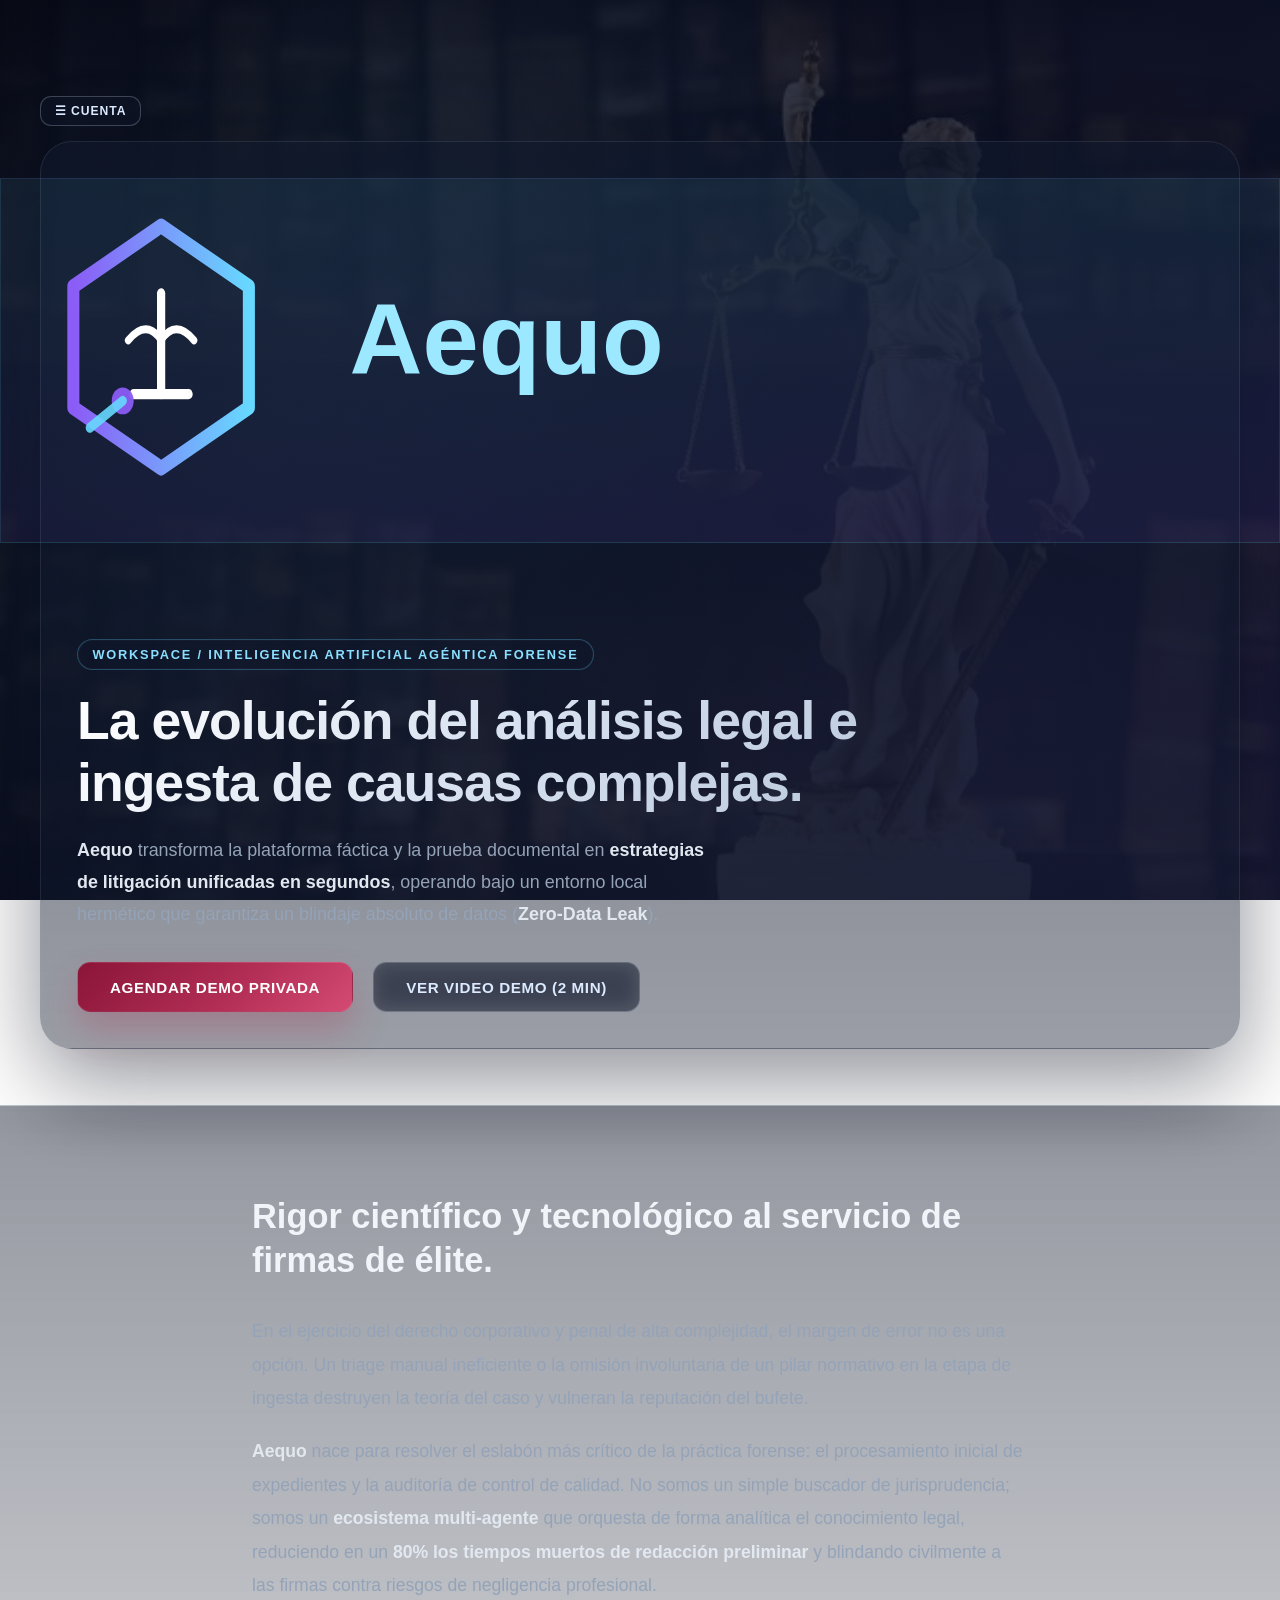
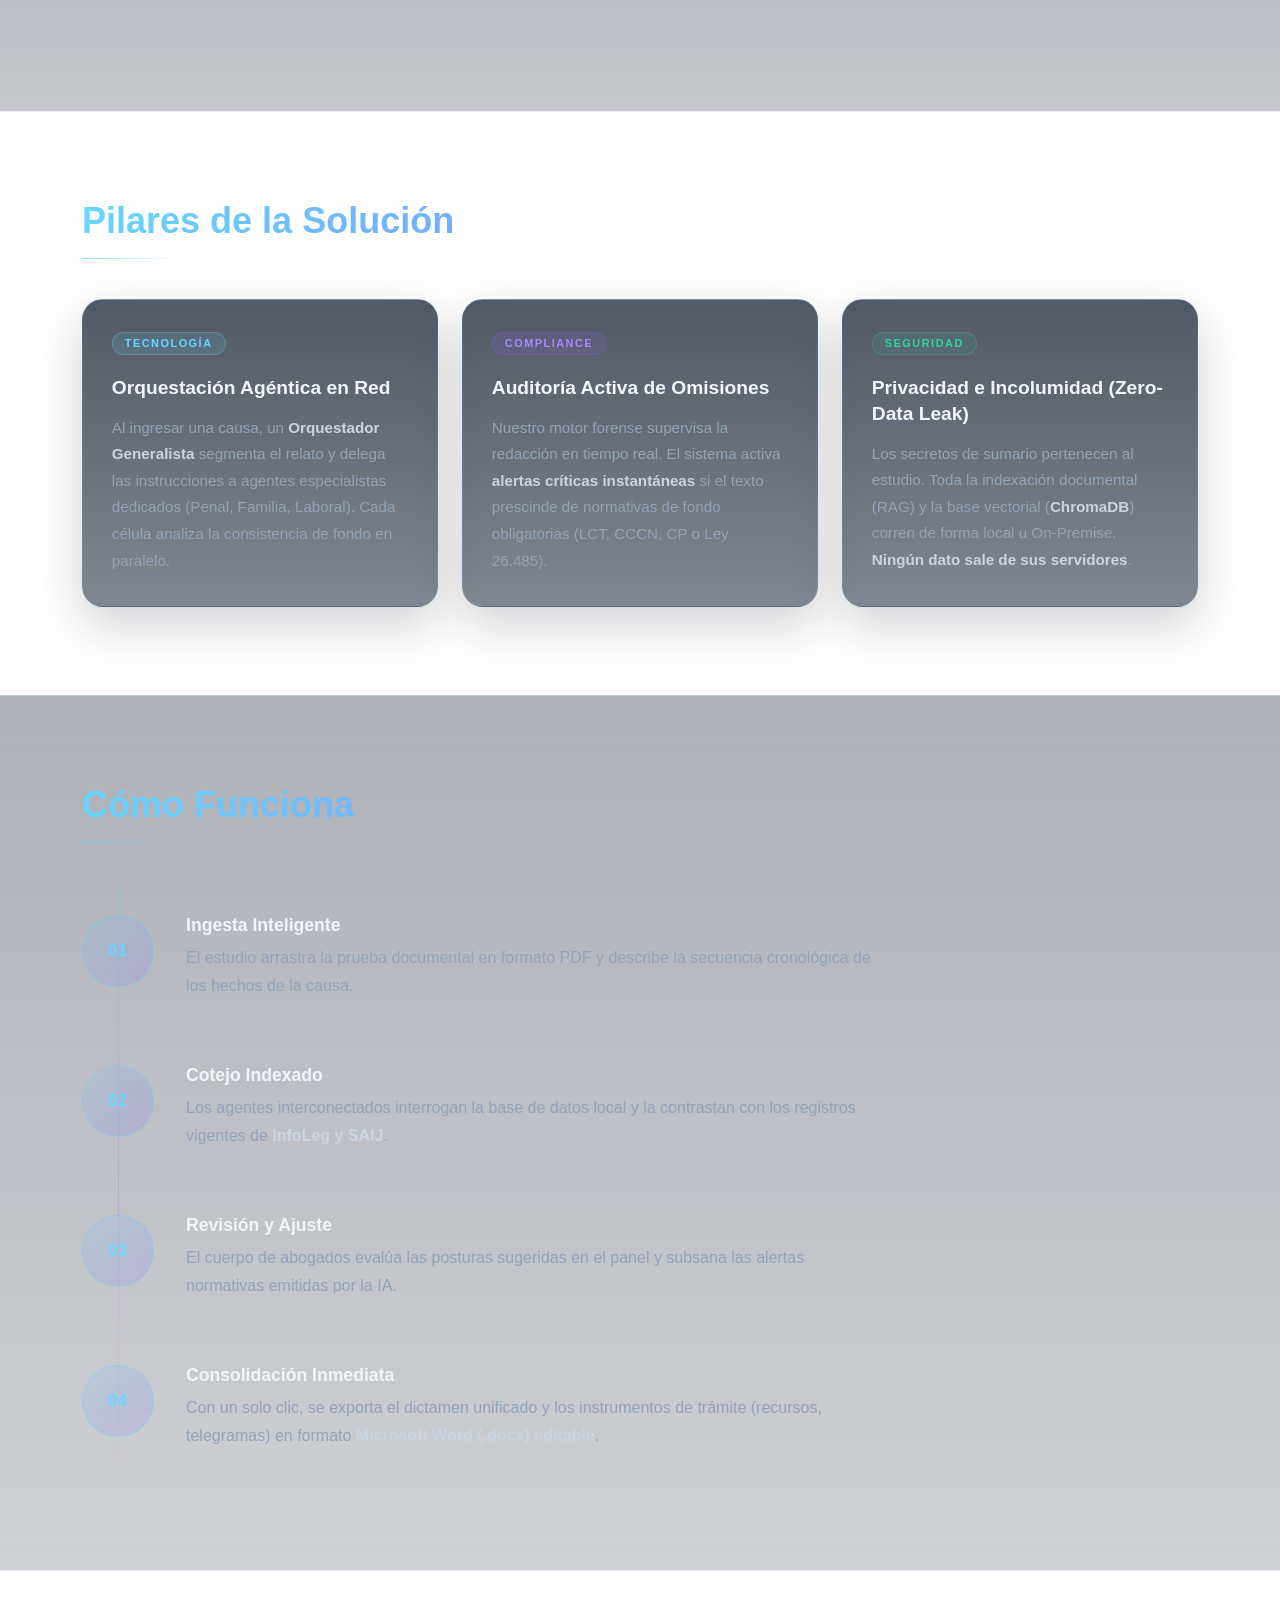
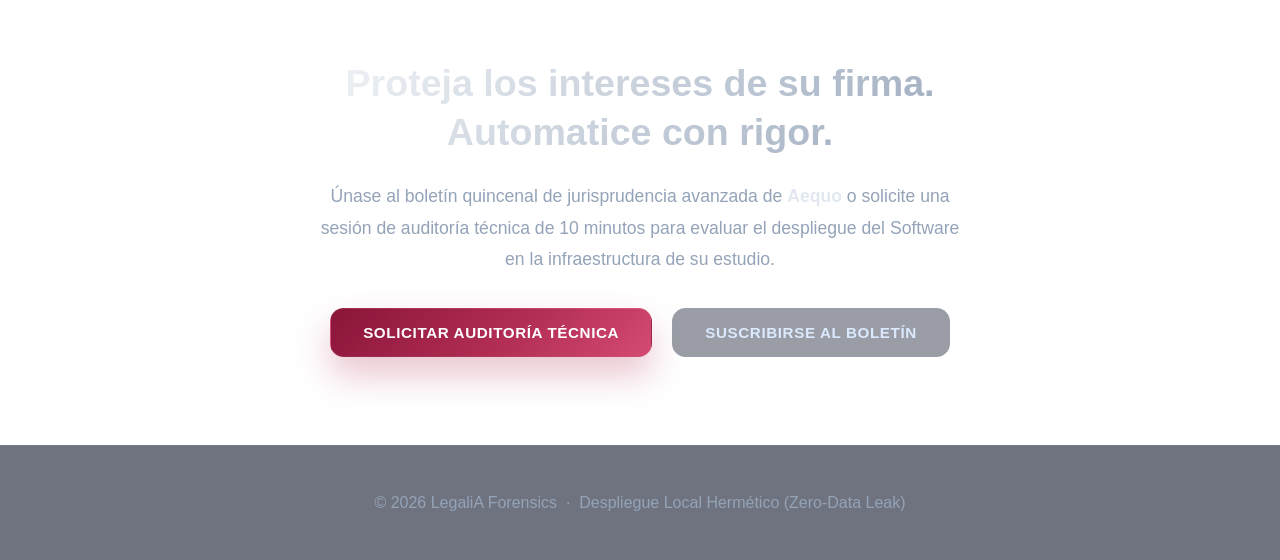
==== commit acdc44a5: "deploy: JuanCarlosGays/Aequo@5a9aacfb413e9744c8f0f1f36a7425d82dad3ca1" ====
--- a/index.html
+++ b/index.html
@@ -40,7 +40,7 @@
                         <p><strong>Aequo</strong> transforma la plataforma fáctica y la prueba documental en <strong>estrategias de litigación unificadas en segundos</strong>, operando bajo un entorno local hermético que garantiza un blindaje absoluto de datos (<strong>Zero-Data Leak</strong>).</p>
                         <div class="hero-cta">
                             <a href="agenda-demo.html?v=10" class="btn-primary">Agendar Demo Privada</a>
-                            <a href="#demo" class="btn-secondary">Ver Video Demo (2 min)</a>
+                            <button type="button" id="btn-ver-demo" class="btn-secondary">Ver Video Demo (2 min)</button>
                         </div>
                     </div>
                 </div>
@@ -131,6 +131,17 @@
 
     </main>
 
+    <!-- ═══ MODAL: VIDEO DEMO ═══ -->
+    <div id="video-demo-modal" class="video-modal-overlay" hidden>
+        <div class="video-modal-content">
+            <button type="button" id="btn-cerrar-demo" class="video-modal-close" aria-label="Cerrar video">&times;</button>
+            <video id="video-demo-player" controls playsinline preload="none">
+                <source src="assets/final_aequo.mp4" type="video/mp4">
+                Tu navegador no soporta la reproducción de video.
+            </video>
+        </div>
+    </div>
+
     <footer class="footer-container">
         <p>&copy; 2026 LegaliA Forensics &nbsp;·&nbsp; Despliegue Local Hermético (Zero-Data Leak)</p>
     </footer>
--- a/css/styles.css
+++ b/css/styles.css
@@ -170,7 +170,7 @@
     text-decoration: none;
     font-size: 1rem;
     font-weight: 500;
-    transition: all 0.3s ease;
+    transition: transform 0.3s ease, box-shadow 0.3s ease, background 0.3s ease, border-color 0.3s ease;
     position: relative;
     padding: 0.5rem 0;
 }
@@ -764,6 +764,14 @@
     transform: translateY(-3px);
     box-shadow: 0 22px 42px rgba(177, 45, 84, 0.34);
     background: linear-gradient(135deg, #9d1f46, #d03f6c);
+    color: #ffffff;
+    border-color: rgba(255, 255, 255, 0.55);
+}
+
+.btn-primary:focus-visible,
+.btn-secondary:focus-visible {
+    outline: 3px solid #8adfff;
+    outline-offset: 3px;
 }
 
 .btn-secondary {
@@ -855,6 +863,19 @@
     background: linear-gradient(180deg, rgba(15, 23, 42, 0.82), rgba(15, 23, 42, 0.58));
 }
 
+.pilar-card h3,
+.pilar-card p {
+    transition: color 0.3s ease;
+}
+
+.pilar-card:hover h3 {
+    color: #ffffff;
+}
+
+.pilar-card:hover p {
+    color: #cbd5e1;
+}
+
 .card-tag {
     display: inline-block;
     font-size: 0.68rem;
@@ -1145,6 +1166,62 @@
     text-decoration: none;
     font-size: 0.95rem;
 }
+
+/* ═══ Modal: Video Demo ═══ */
+.video-modal-overlay {
+    position: fixed;
+    inset: 0;
+    display: flex;
+    justify-content: center;
+    align-items: center;
+    background: rgba(5, 8, 22, 0.88);
+    backdrop-filter: blur(4px);
+    z-index: 10000;
+    padding: 1.5rem;
+}
+
+.video-modal-overlay[hidden] {
+    display: none;
+}
+
+.video-modal-content {
+    position: relative;
+    width: min(960px, 100%);
+    background: linear-gradient(135deg, #0a1026 0%, #111833 100%);
+    border: 1px solid rgba(103, 216, 255, 0.25);
+    border-radius: 0.75rem;
+    box-shadow: 0 20px 60px rgba(0, 0, 0, 0.55);
+    overflow: hidden;
+}
+
+.video-modal-content video {
+    display: block;
+    width: 100%;
+    max-height: 80vh;
+    background: #000;
+}
+
+.video-modal-close {
+    position: absolute;
+    top: 0.5rem;
+    right: 0.75rem;
+    width: 2.25rem;
+    height: 2.25rem;
+    border: none;
+    border-radius: 50%;
+    background: rgba(15, 20, 40, 0.75);
+    color: #e2e8f0;
+    font-size: 1.5rem;
+    line-height: 1;
+    cursor: pointer;
+    z-index: 1;
+    transition: background 0.2s ease;
+}
+
+.video-modal-close:hover {
+    background: rgba(139, 92, 246, 0.55);
+}
+
 
 .agenda-hero-card,
 .agenda-copy-card,
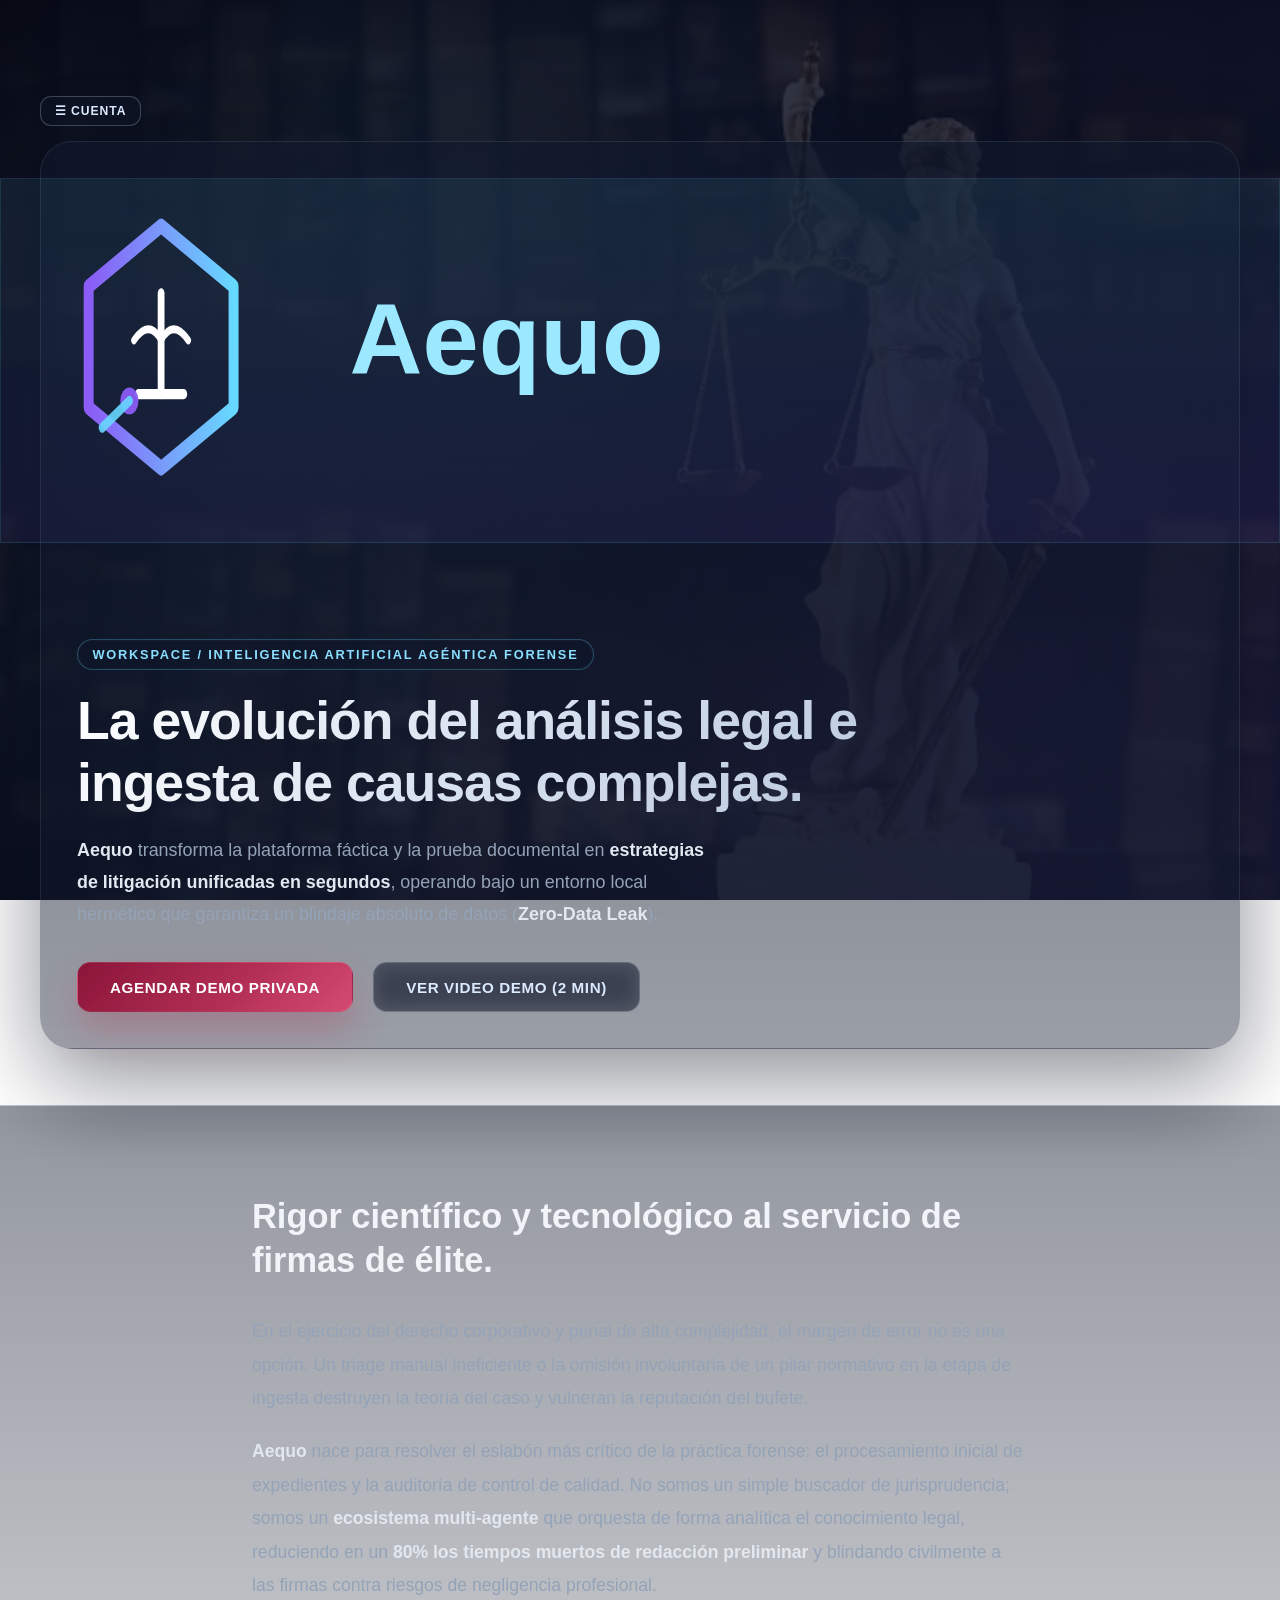
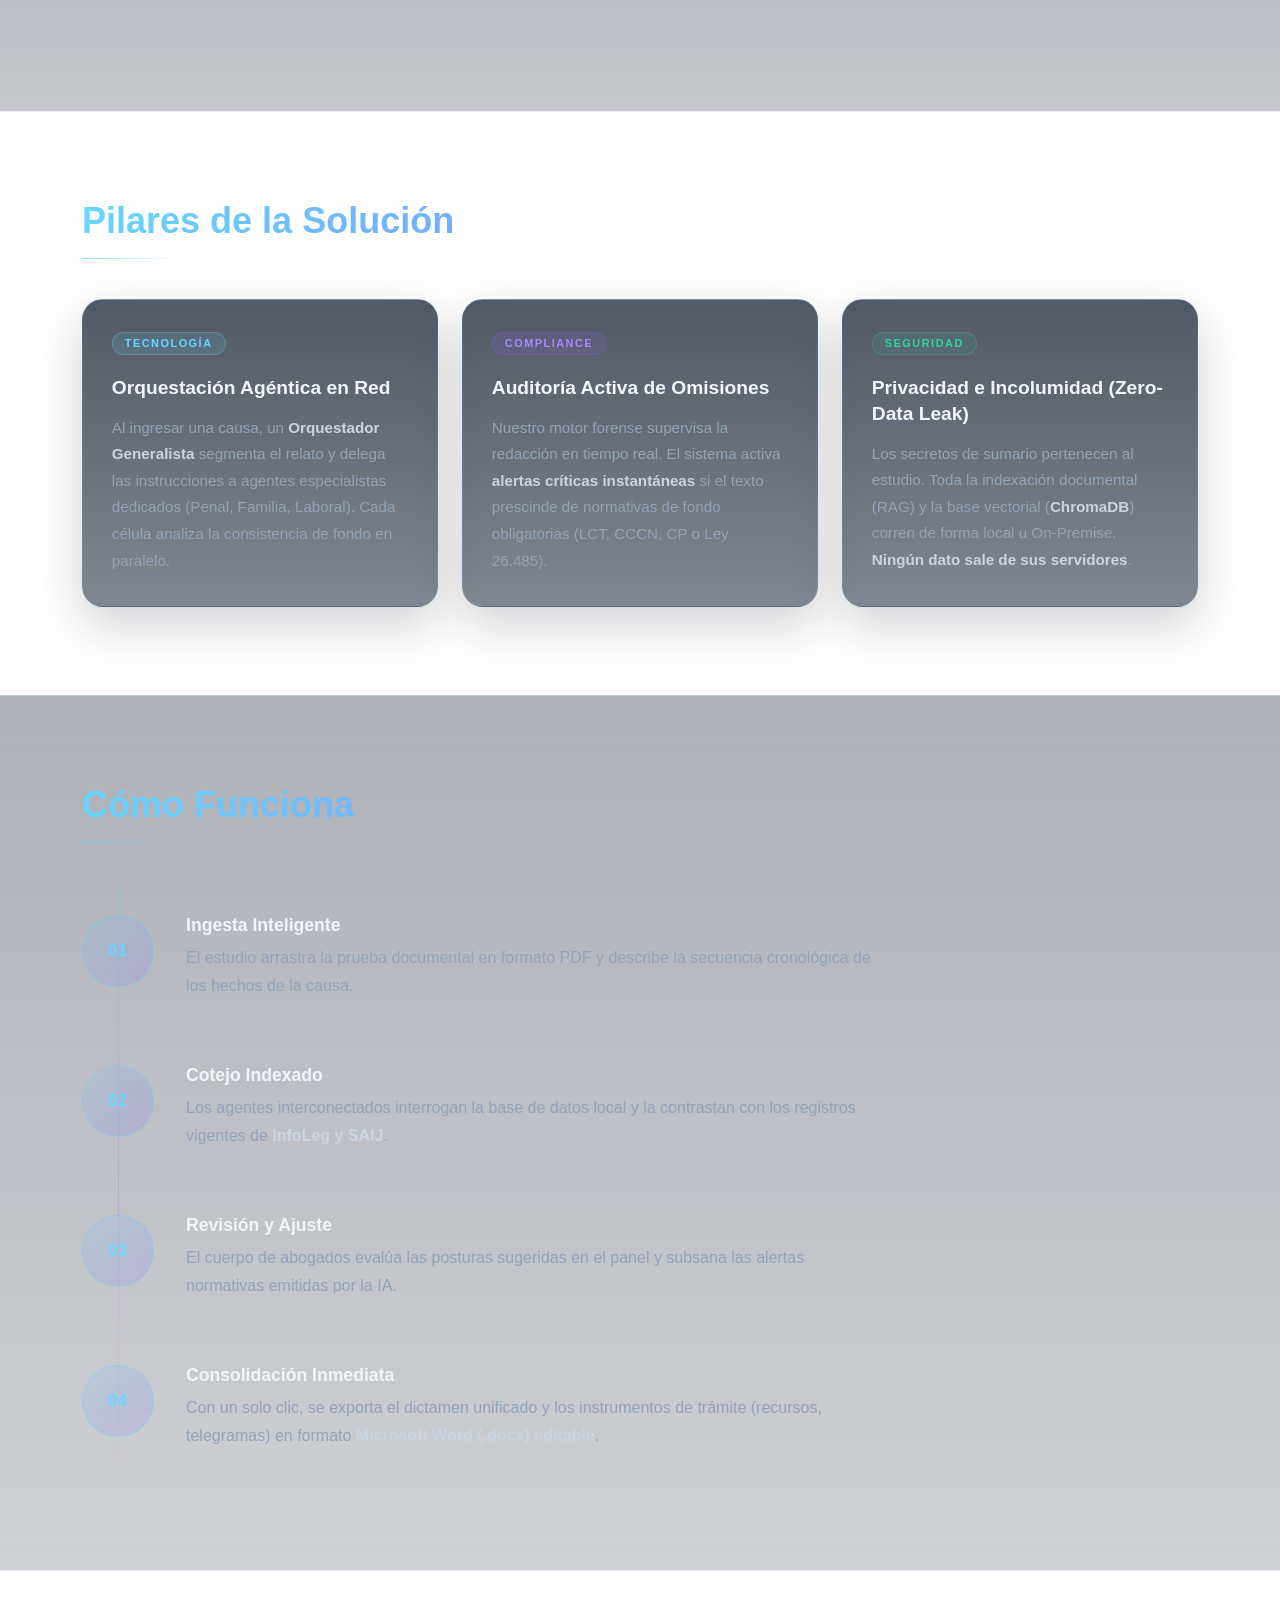
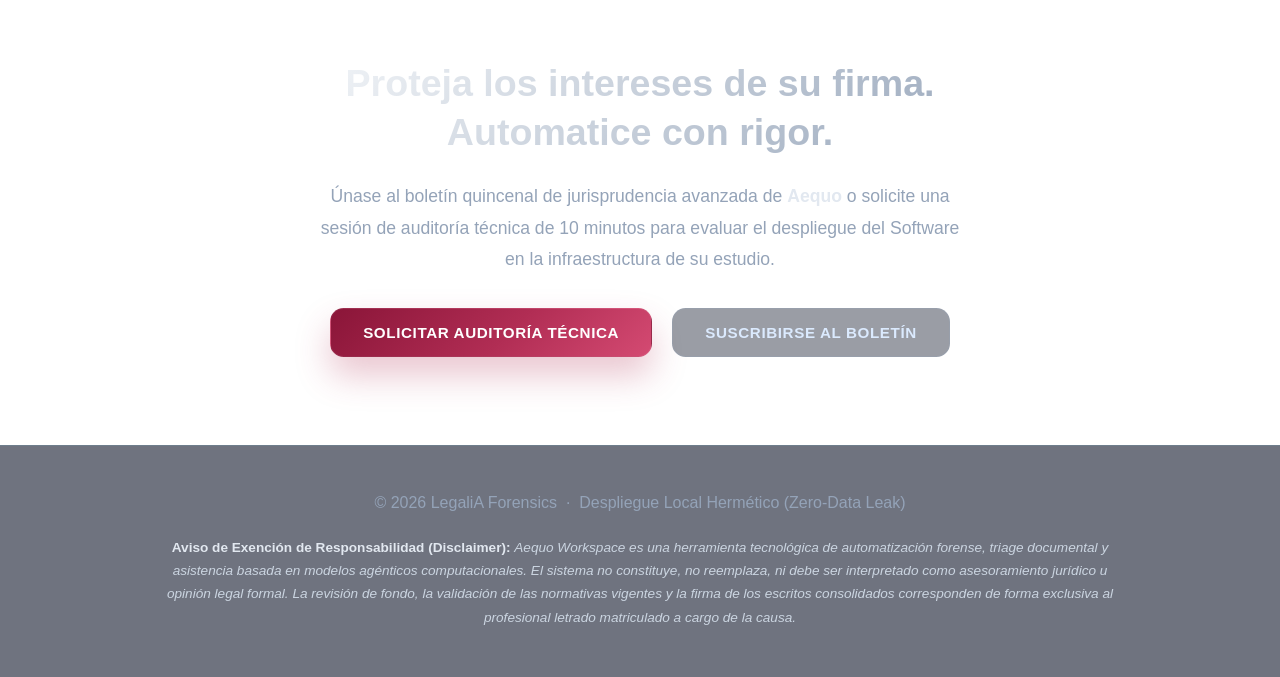
==== commit 68c3752f: "deploy: JuanCarlosGays/Aequo@11de8627e81100e92b19de643e853dc973a0acbe" ====
--- a/index.html
+++ b/index.html
@@ -144,6 +144,7 @@
 
     <footer class="footer-container">
         <p>&copy; 2026 LegaliA Forensics &nbsp;·&nbsp; Despliegue Local Hermético (Zero-Data Leak)</p>
+        <p class="footer-disclaimer"><strong>Aviso de Exención de Responsabilidad (Disclaimer):</strong> <em>Aequo Workspace es una herramienta tecnológica de automatización forense, triage documental y asistencia basada en modelos agénticos computacionales. El sistema no constituye, no reemplaza, ni debe ser interpretado como asesoramiento jurídico u opinión legal formal. La revisión de fondo, la validación de las normativas vigentes y la firma de los escritos consolidados corresponden de forma exclusiva al profesional letrado matriculado a cargo de la causa.</em></p>
     </footer>
 
     <!-- Inyección Lógica Modular -->
--- a/css/styles.css
+++ b/css/styles.css
@@ -276,6 +276,18 @@
     z-index: 1;
 }
 
+.footer-disclaimer {
+    max-width: 980px;
+    margin: 1.5rem auto 0;
+    color: #cbd5e1;
+    font-size: 0.85rem;
+    line-height: 1.7;
+}
+
+.footer-disclaimer strong {
+    color: #e2e8f0;
+}
+
 /* Responsivos */
 
 /* Pantallas Ultra Grande (> 1440px) */
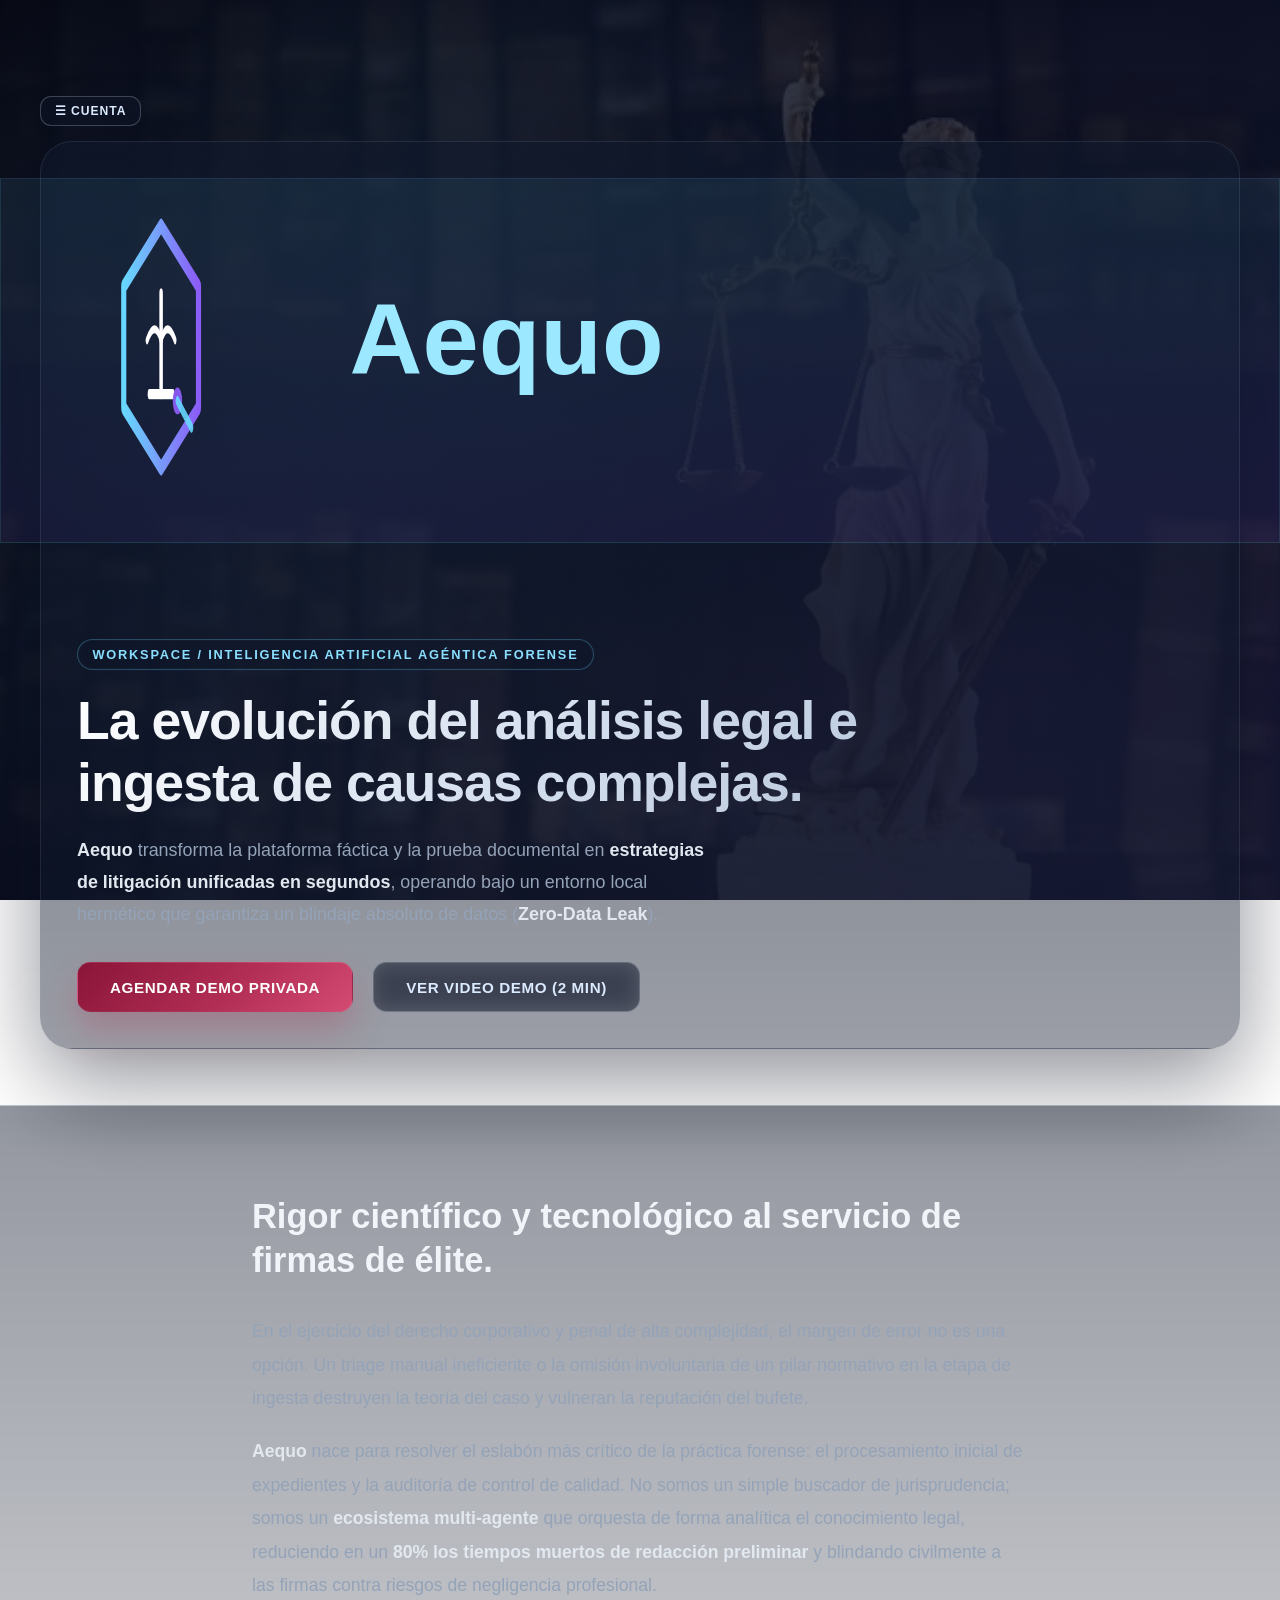
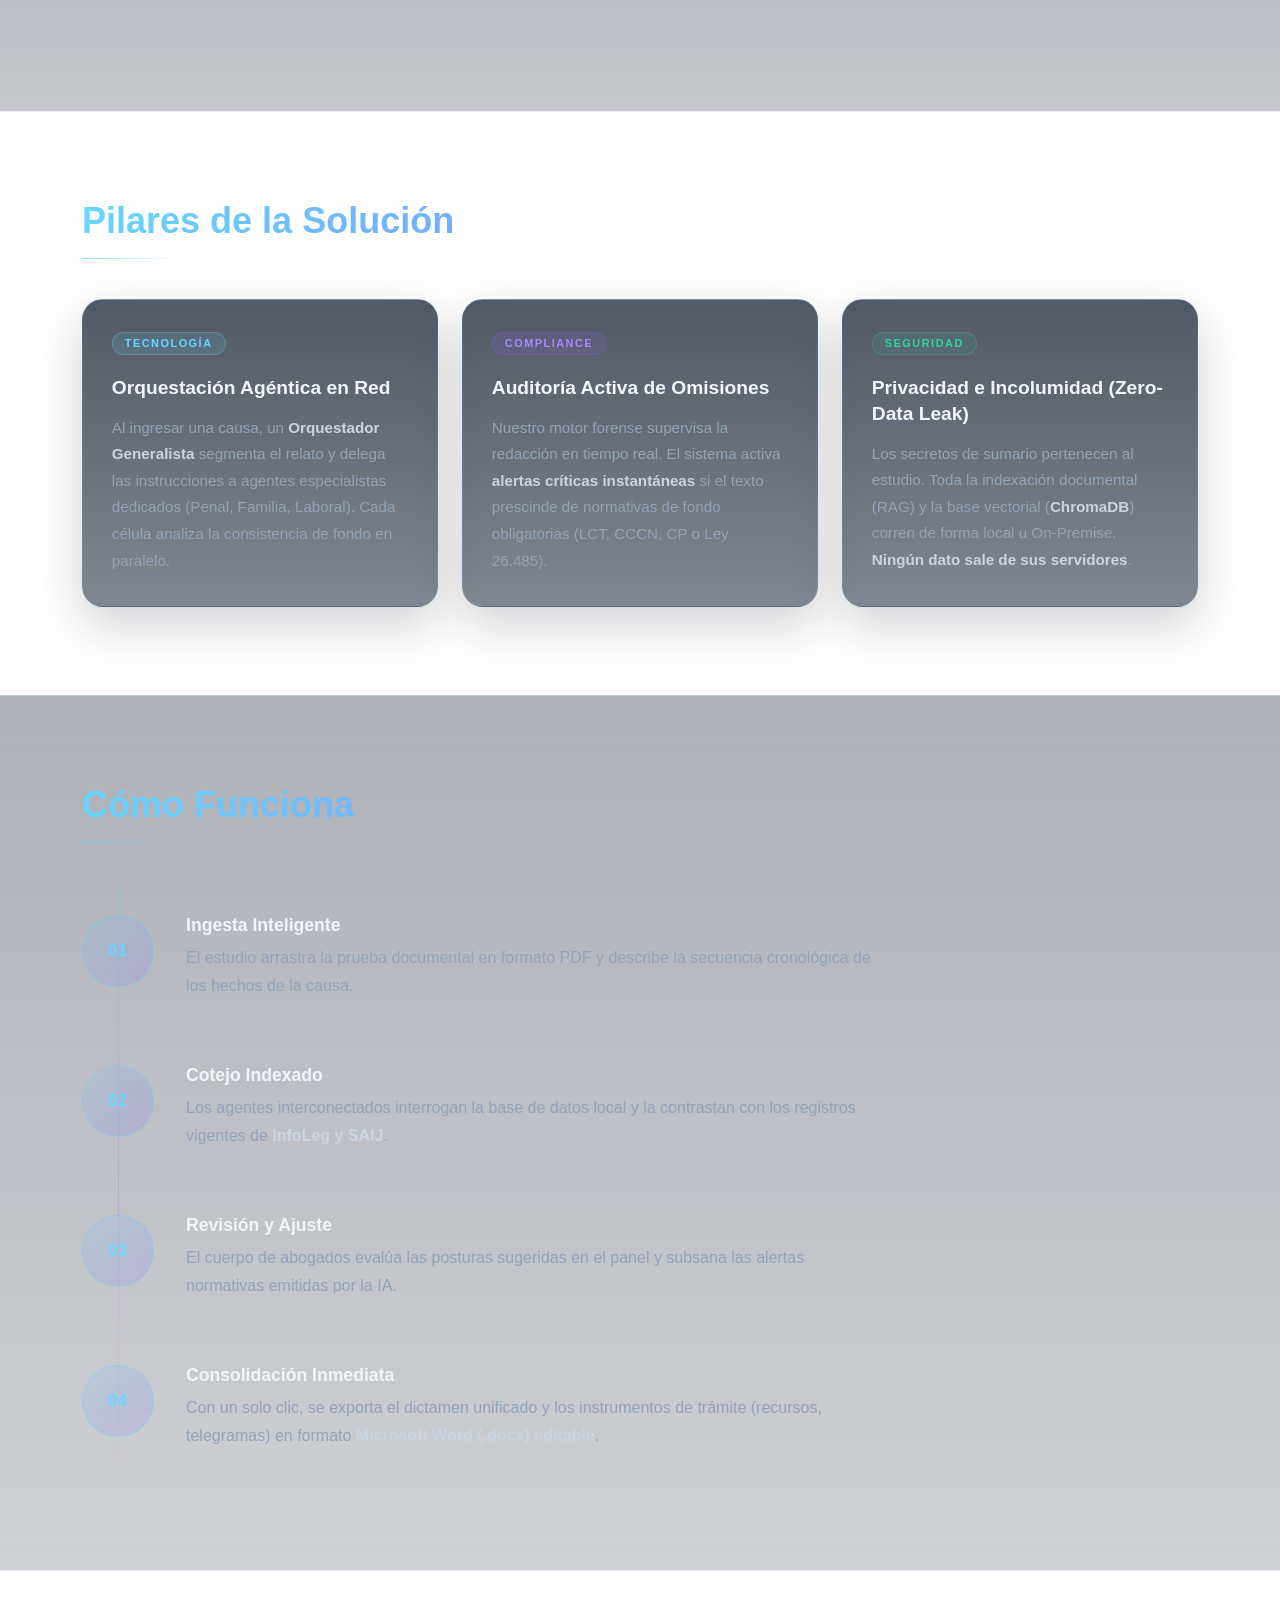
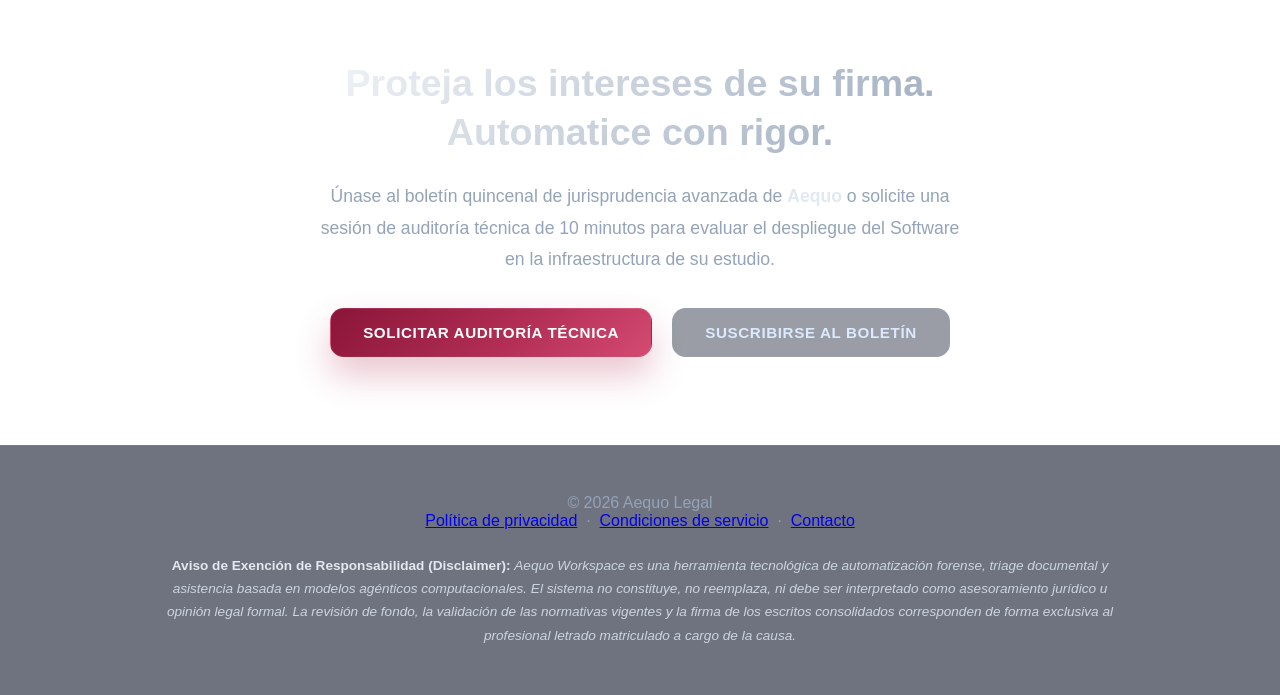
==== commit 179be2b7: "deploy: JuanCarlosGays/Aequo@af7c49a6813589784f0bd93418cf0786ff454b25" ====
--- a/index.html
+++ b/index.html
@@ -143,7 +143,8 @@
     </div>
 
     <footer class="footer-container">
-        <p>&copy; 2026 LegaliA Forensics &nbsp;·&nbsp; Despliegue Local Hermético (Zero-Data Leak)</p>
+        <p>&copy; 2026 Aequo Legal</p>
+        <p><a href="privacidad.html">Política de privacidad</a> &nbsp;·&nbsp; <a href="condiciones.html">Condiciones de servicio</a> &nbsp;·&nbsp; <a href="mailto:contacto@aequolegal.com">Contacto</a></p>
         <p class="footer-disclaimer"><strong>Aviso de Exención de Responsabilidad (Disclaimer):</strong> <em>Aequo Workspace es una herramienta tecnológica de automatización forense, triage documental y asistencia basada en modelos agénticos computacionales. El sistema no constituye, no reemplaza, ni debe ser interpretado como asesoramiento jurídico u opinión legal formal. La revisión de fondo, la validación de las normativas vigentes y la firma de los escritos consolidados corresponden de forma exclusiva al profesional letrado matriculado a cargo de la causa.</em></p>
     </footer>
 
--- a/css/styles.css
+++ b/css/styles.css
@@ -1413,6 +1413,150 @@
     background: rgba(7, 13, 25, 0.72);
 }
 
+.ecommerce-plan-list {
+    display: grid;
+    gap: 0.65rem;
+    margin: 1rem 0;
+}
+
+.ecommerce-plan-list p,
+.ecommerce-plan-card {
+    margin: 0;
+    padding: 0.7rem 0.8rem;
+    border: 1px solid rgba(103, 216, 255, 0.18);
+    border-radius: 0.65rem;
+    background: rgba(7, 13, 25, 0.42);
+    line-height: 1.45;
+}
+
+.ecommerce-plan-card {
+    color: inherit;
+    font: inherit;
+    text-align: left;
+    cursor: pointer;
+}
+
+.ecommerce-plan-card[aria-pressed="true"],
+.ecommerce-plan-card:focus-visible {
+    border-color: #67d8ff;
+    background: rgba(103, 216, 255, 0.12);
+}
+
+.ecommerce-methods {
+    min-width: 0;
+    margin: 1.15rem 0;
+    padding: 0.9rem;
+    border: 1px solid rgba(103, 216, 255, 0.25);
+    border-radius: 0.8rem;
+}
+
+.payment-fields {
+    display: grid;
+    gap: 1rem;
+    min-width: 0;
+    margin: 0;
+    padding: 0;
+    border: 0;
+}
+
+.payment-fields > .agenda-help {
+    margin: 0;
+    line-height: 1.6;
+}
+
+.payment-fields > .agenda-submit {
+    margin-top: 0.5rem;
+}
+
+.ecommerce-methods legend {
+    padding: 0 0.4rem;
+    color: #f8fbff;
+    font-weight: 700;
+}
+
+.ecommerce-method-grid {
+    display: grid;
+    grid-template-columns: repeat(2, minmax(0, 1fr));
+    gap: 0.7rem;
+}
+
+.ecommerce-method {
+    display: grid;
+    grid-template-columns: 1fr auto;
+    min-width: 0;
+    padding: 0.8rem;
+    border: 1px solid rgba(103, 216, 255, 0.2);
+    border-radius: 0.7rem;
+    background: rgba(7, 13, 25, 0.48);
+    cursor: pointer;
+}
+
+.ecommerce-method input {
+    grid-column: 2;
+    grid-row: 1;
+    align-self: center;
+    width: 18px;
+    height: 18px;
+    min-height: 0;
+    padding: 0;
+    margin: 0;
+    accent-color: #67d8ff;
+}
+
+.payment-logo {
+    grid-column: 1;
+    grid-row: 1;
+    display: block;
+    width: 64px;
+    height: 48px;
+    object-fit: contain;
+    padding: 8px;
+    border-radius: 8px;
+    background: #fff;
+    box-sizing: border-box;
+}
+
+.ecommerce-method span {
+    grid-column: 1 / -1;
+    margin-top: 0.7rem;
+    font-weight: 700;
+}
+
+.ecommerce-method small {
+    grid-column: 1 / -1;
+    display: block;
+    margin-top: 0.45rem;
+    color: #aab8ce;
+    line-height: 1.4;
+}
+
+.ecommerce-method input:disabled {
+    cursor: not-allowed;
+}
+
+.google-signin-area {
+    margin: 1.25rem 0;
+    padding: 1rem;
+    border: 1px solid rgba(103, 216, 255, 0.18);
+    border-radius: 0.8rem;
+}
+
+.google-signin-area p,
+.google-new-account summary {
+    margin-bottom: 0.7rem;
+    color: #c9d5e7;
+    line-height: 1.5;
+}
+
+.google-new-account {
+    margin: 1rem 0;
+}
+
+.google-new-account summary {
+    cursor: pointer;
+    font-weight: 700;
+}
+
 @media (max-width: 1023px) {
     .agenda-layout {
         grid-template-columns: 1fr;
@@ -1427,4 +1571,8 @@
     .agenda-submit {
         width: 100%;
     }
-}
+
+    .ecommerce-method-grid {
+        grid-template-columns: 1fr;
+    }
+}
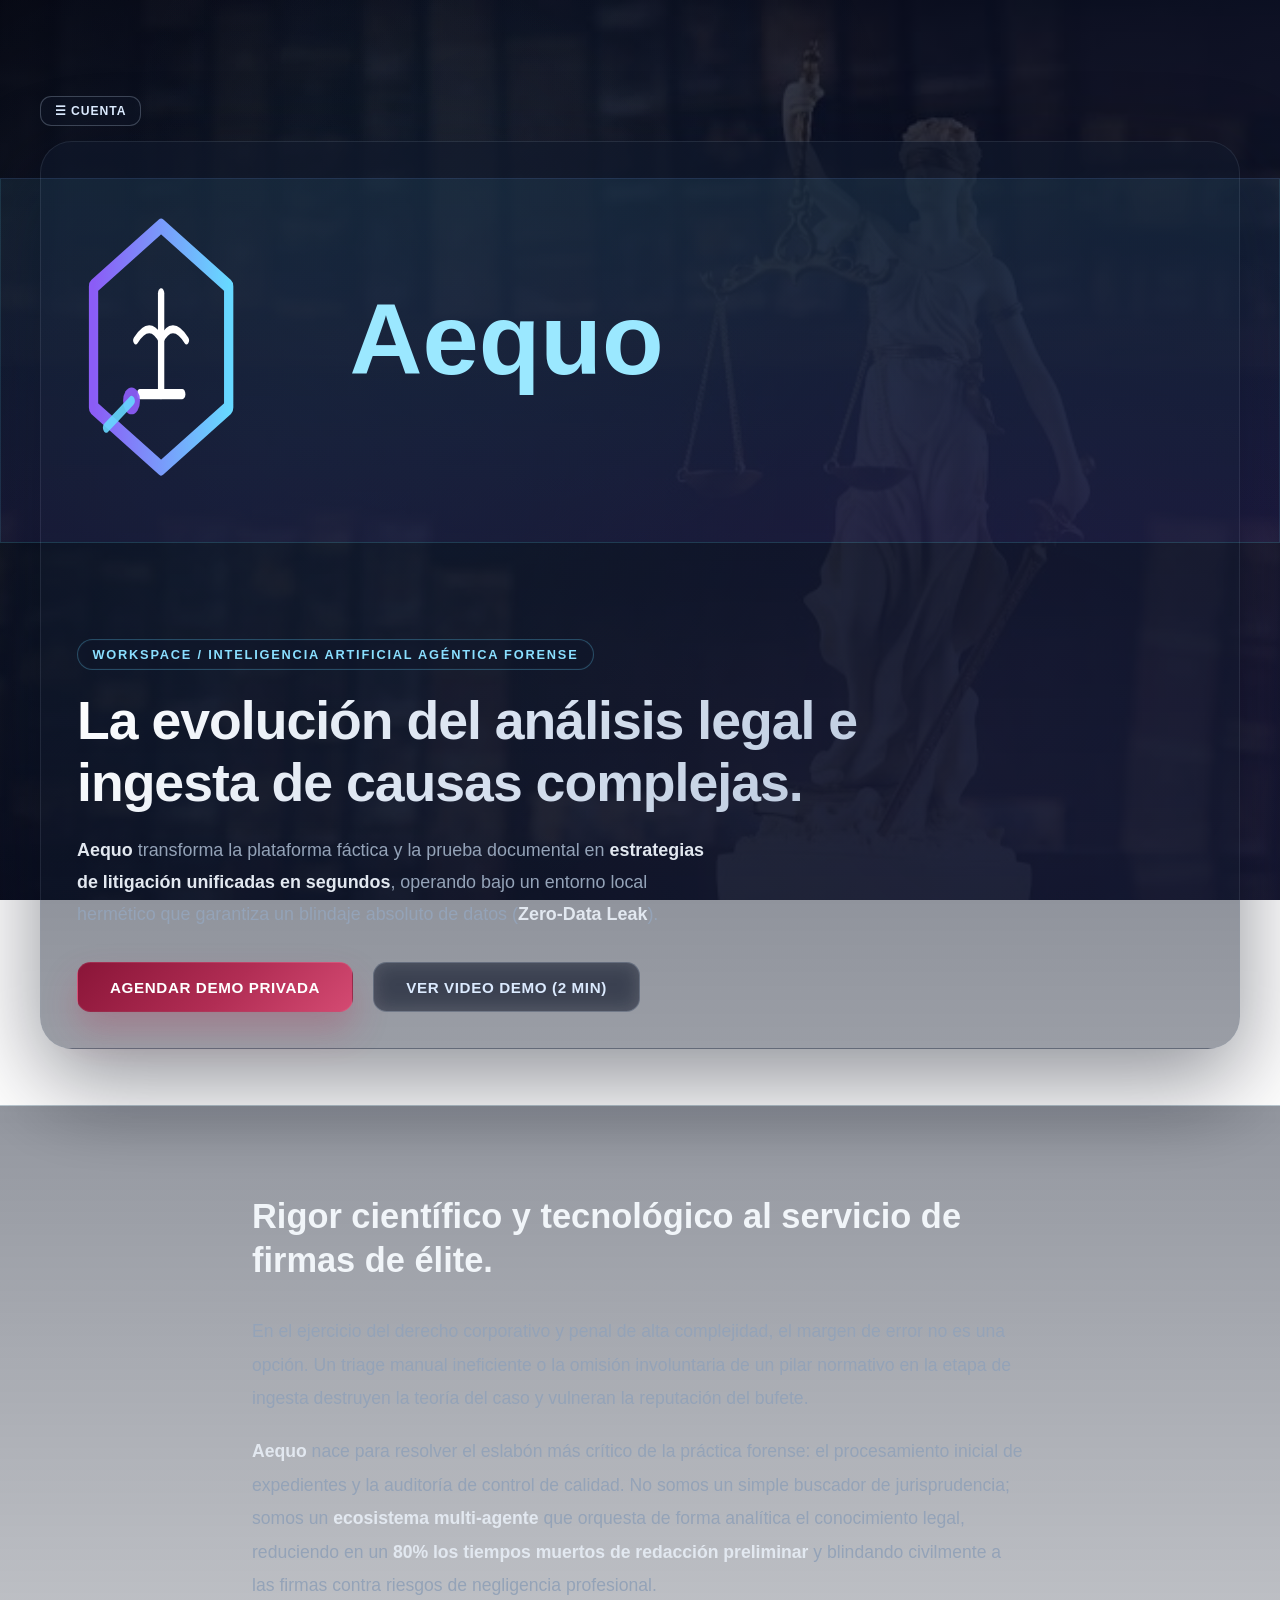
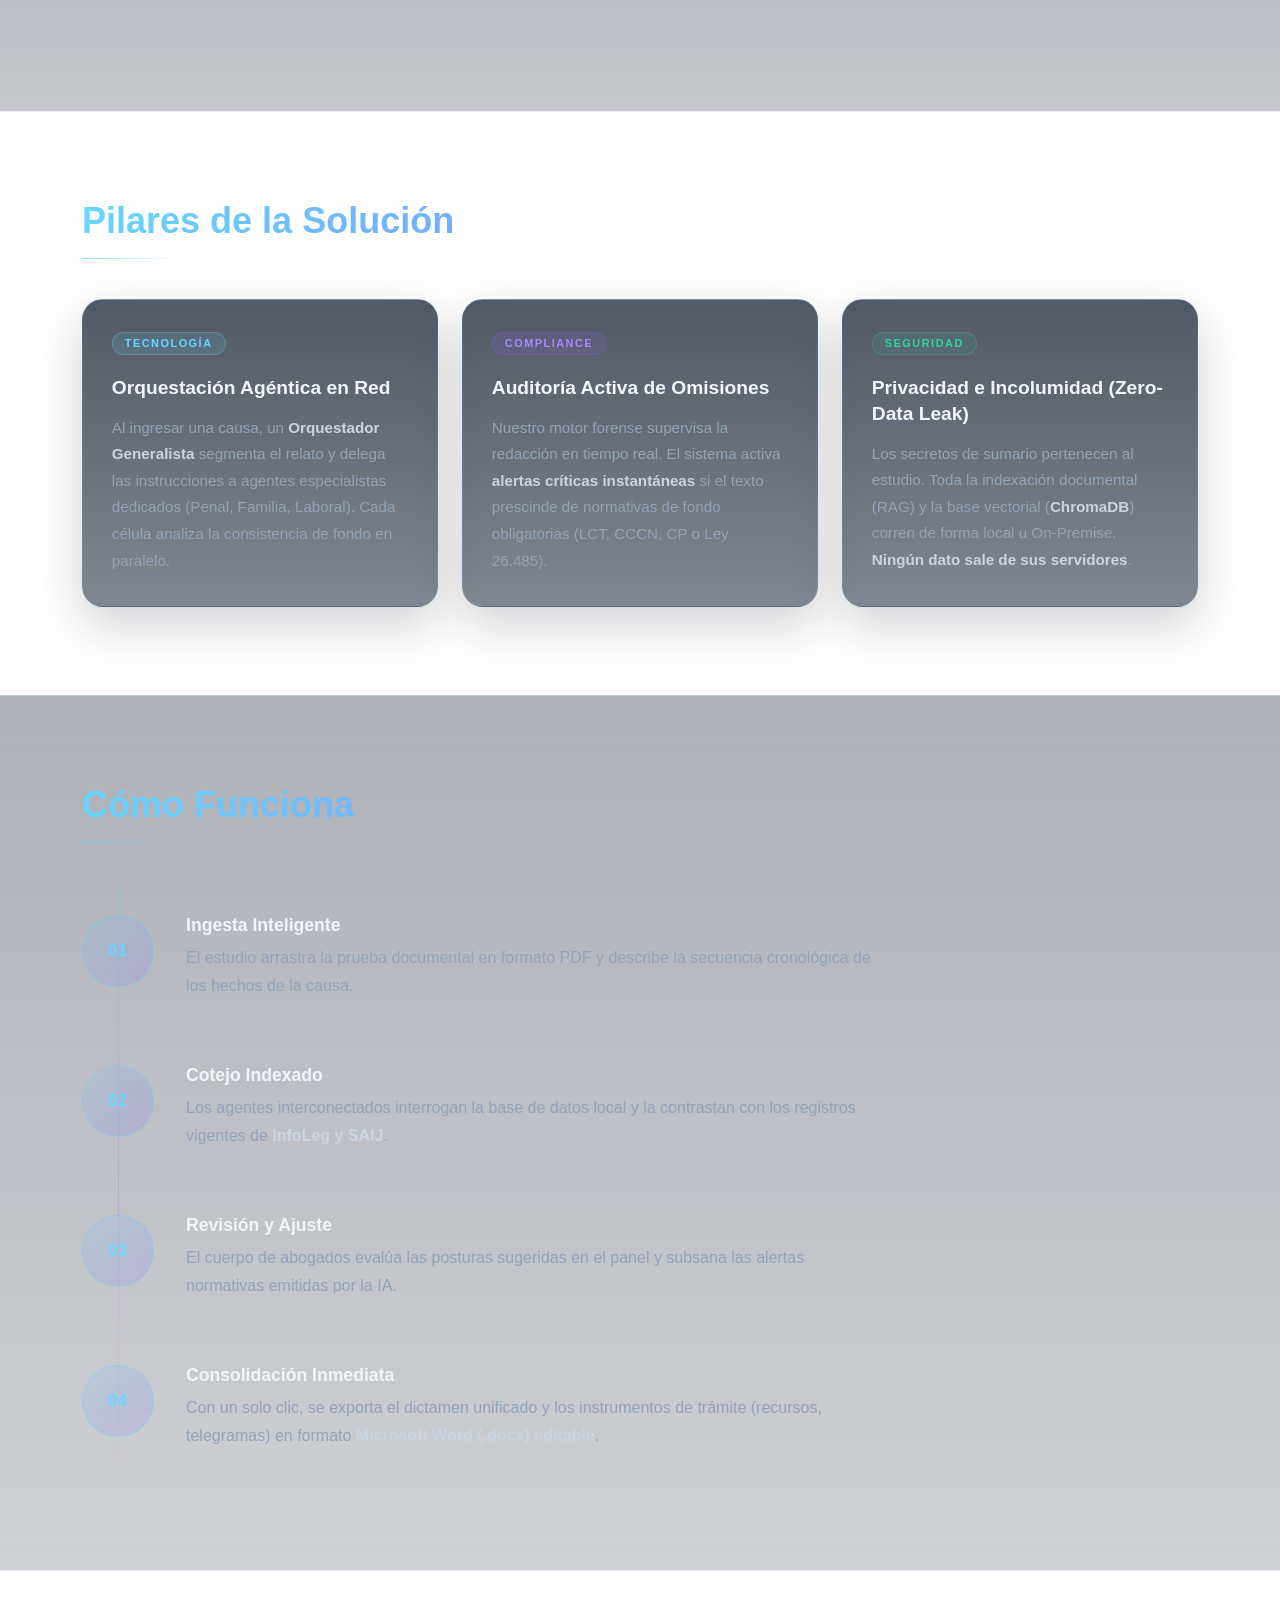
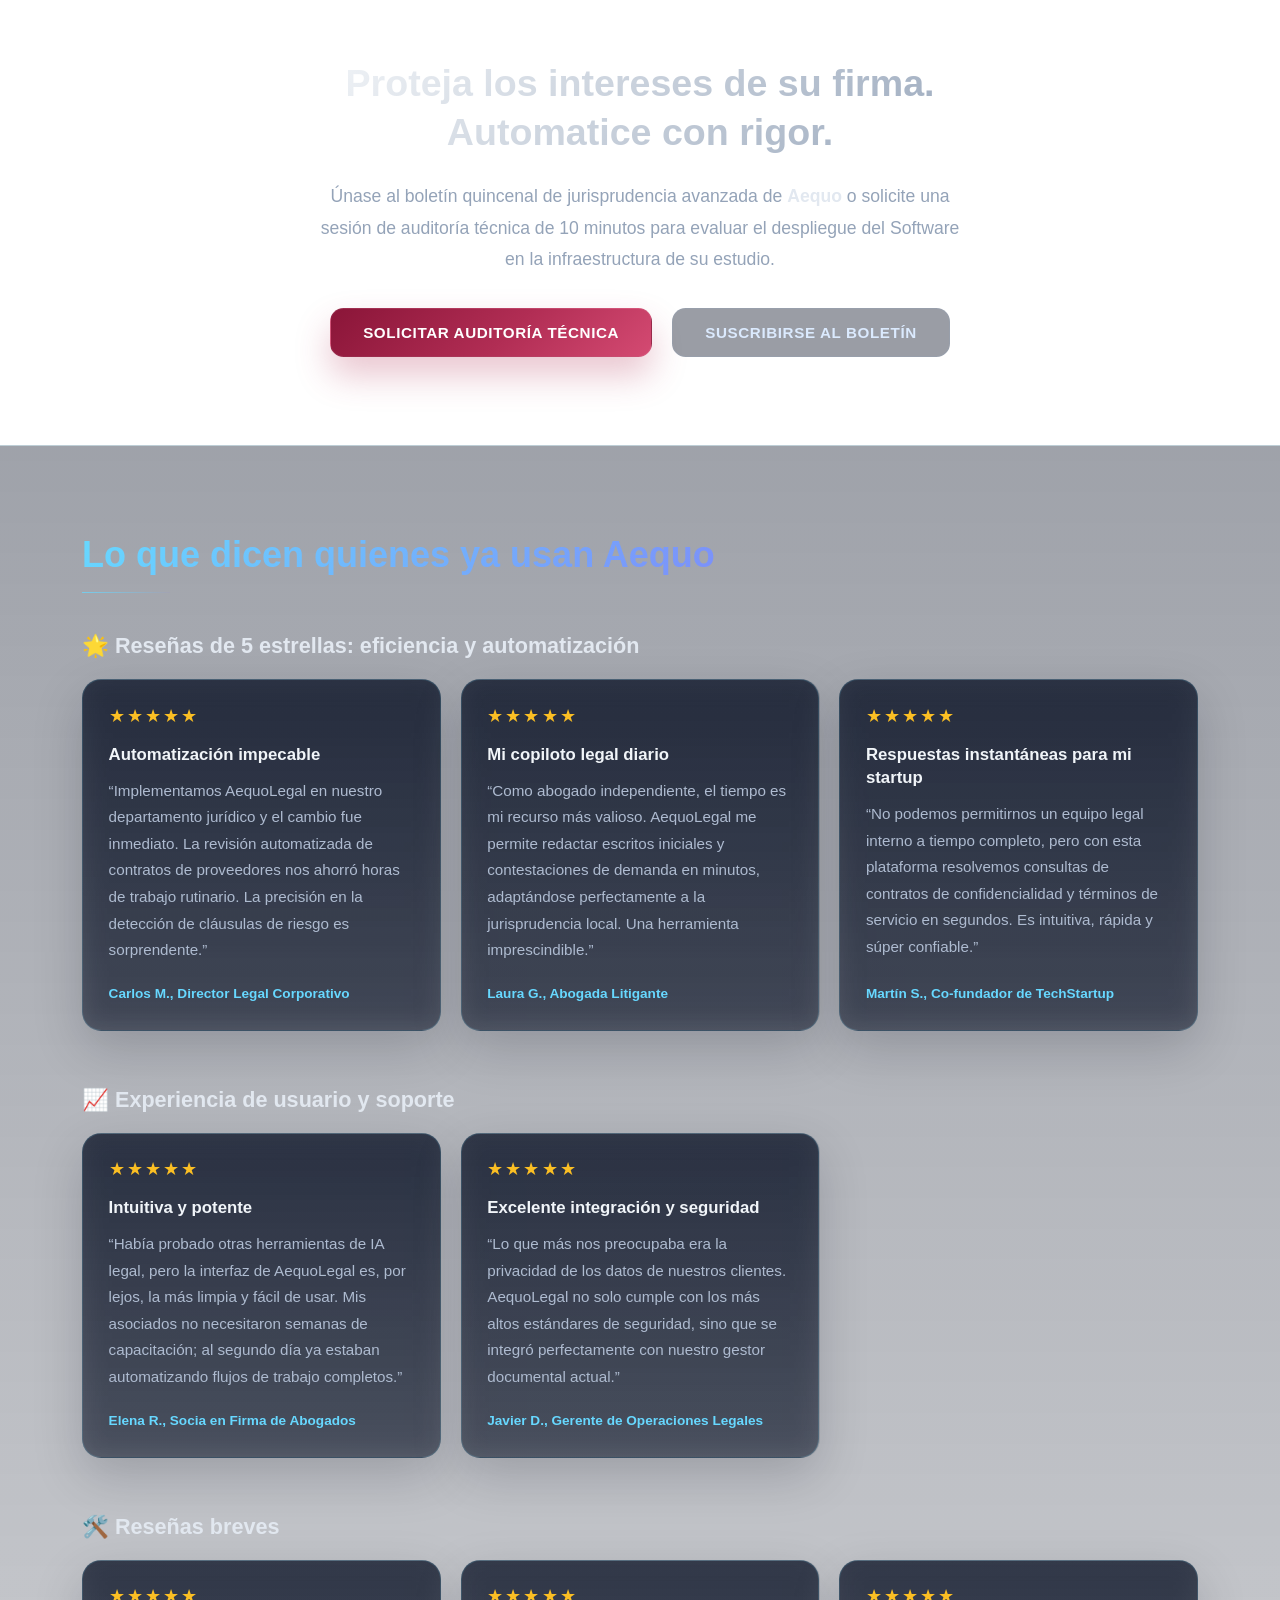
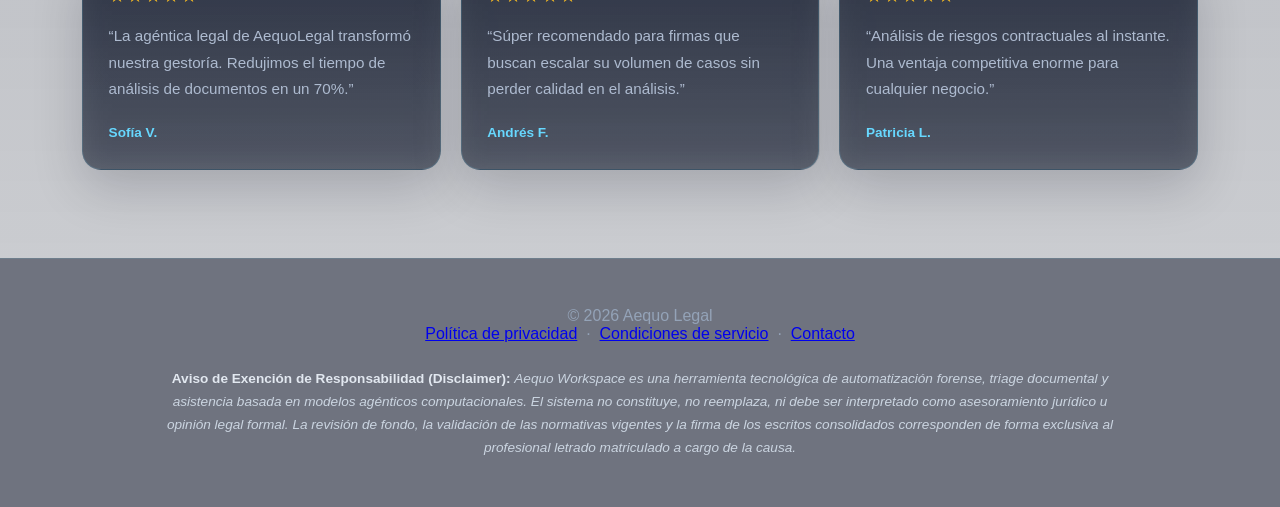
==== commit c5cfaf19: "deploy: JuanCarlosGays/Aequo@0c16155a2f4da8cb6deb57a045b3e8c35cacd3f4" ====
--- a/index.html
+++ b/index.html
@@ -2,10 +2,49 @@
 <!DOCTYPE html>
 <html lang="es">
 <head>
+<!-- Google tag (gtag.js) -->
+<script async src="https://www.googletagmanager.com/gtag/js?id=G-017HM3NNEN"></script>
+<script>
+  window.dataLayer = window.dataLayer || [];
+  function gtag(){dataLayer.push(arguments);}
+  gtag('js', new Date());
+
+  gtag('config', 'G-017HM3NNEN');
+</script>
     <meta charset="UTF-8">
     <meta name="viewport" content="width=device-width, initial-scale=1.0">
-    <title>Aequo — Plataforma de IA Legal</title>
-    <link rel="stylesheet" href="css/styles.css?v=34">
+    <title>Aequo — Inteligencia Artificial Legal para Abogados | Análisis de Causas y Prueba</title>
+    <meta name="description" content="Aequo es una plataforma de inteligencia artificial legal para abogados: análisis de causas complejas, resumen probatorio, agenda de plazos y estrategia de litigación, con protección total de datos (Zero-Data Leak).">
+    <meta name="keywords" content="inteligencia artificial legal, IA para abogados, software jurídico, análisis de causas, resumen probatorio, estrategia de litigación, gestión de expedientes, agenda de plazos procesales, legaltech Argentina, IA forense, análisis de prueba documental, chatbot jurídico, Aequo">
+    <meta name="robots" content="index, follow, max-snippet:-1, max-image-preview:large">
+    <meta name="author" content="Aequo">
+    <meta property="og:type" content="website">
+    <meta property="og:locale" content="es_AR">
+    <meta property="og:site_name" content="Aequo">
+    <meta property="og:title" content="Aequo — Inteligencia Artificial Legal para Abogados">
+    <meta property="og:description" content="Transformá prueba documental en estrategias de litigación en segundos, con protección total de datos.">
+    <link rel="canonical" href="https://aequolegal.com/">
+    <meta property="og:url" content="https://aequolegal.com/">
+    <meta property="og:image" content="https://aequolegal.com/assets/og-image.png">
+    <meta property="og:image:width" content="1200">
+    <meta property="og:image:height" content="630">
+    <meta name="twitter:image" content="https://aequolegal.com/assets/og-image.png">
+    <meta name="twitter:card" content="summary_large_image">
+    <meta name="twitter:title" content="Aequo — Inteligencia Artificial Legal para Abogados">
+    <meta name="twitter:description" content="Análisis de causas, resumen probatorio y agenda de plazos con IA forense.">
+    <script type="application/ld+json">
+    {
+      "@context": "https://schema.org",
+      "@type": "SoftwareApplication",
+      "name": "Aequo",
+      "url": "https://aequolegal.com/",
+      "applicationCategory": "BusinessApplication",
+      "operatingSystem": "Web",
+      "inLanguage": "es",
+      "description": "Plataforma de inteligencia artificial legal para análisis de causas, resumen probatorio y estrategia de litigación."
+    }
+    </script>
+    <link rel="stylesheet" href="css/styles.css?v=35">
 </head>
 <body>
     <!-- Splash Screen / Pantalla de Entrada -->
@@ -129,6 +168,76 @@
             </div>
         </section>
 
+        <!-- ═══ SECCIÓN 6: RESEÑAS ═══ -->
+        <section id="resenas" class="resenas-section landing-section">
+            <div class="section-container">
+                <h2 class="section-title">Lo que dicen quienes ya usan Aequo</h2>
+
+                <div class="resenas-group">
+                    <h3>🌟 Reseñas de 5 estrellas: eficiencia y automatización</h3>
+                    <div class="resenas-grid">
+                        <article class="resena-card">
+                            <span class="resena-stars" role="img" aria-label="5 de 5 estrellas">★★★★★</span>
+                            <h4>Automatización impecable</h4>
+                            <blockquote>“Implementamos AequoLegal en nuestro departamento jurídico y el cambio fue inmediato. La revisión automatizada de contratos de proveedores nos ahorró horas de trabajo rutinario. La precisión en la detección de cláusulas de riesgo es sorprendente.”</blockquote>
+                            <p class="resena-author">Carlos M., Director Legal Corporativo</p>
+                        </article>
+                        <article class="resena-card">
+                            <span class="resena-stars" role="img" aria-label="5 de 5 estrellas">★★★★★</span>
+                            <h4>Mi copiloto legal diario</h4>
+                            <blockquote>“Como abogado independiente, el tiempo es mi recurso más valioso. AequoLegal me permite redactar escritos iniciales y contestaciones de demanda en minutos, adaptándose perfectamente a la jurisprudencia local. Una herramienta imprescindible.”</blockquote>
+                            <p class="resena-author">Laura G., Abogada Litigante</p>
+                        </article>
+                        <article class="resena-card">
+                            <span class="resena-stars" role="img" aria-label="5 de 5 estrellas">★★★★★</span>
+                            <h4>Respuestas instantáneas para mi startup</h4>
+                            <blockquote>“No podemos permitirnos un equipo legal interno a tiempo completo, pero con esta plataforma resolvemos consultas de contratos de confidencialidad y términos de servicio en segundos. Es intuitiva, rápida y súper confiable.”</blockquote>
+                            <p class="resena-author">Martín S., Co-fundador de TechStartup</p>
+                        </article>
+                    </div>
+                </div>
+
+                <div class="resenas-group">
+                    <h3>📈 Experiencia de usuario y soporte</h3>
+                    <div class="resenas-grid">
+                        <article class="resena-card">
+                            <span class="resena-stars" role="img" aria-label="5 de 5 estrellas">★★★★★</span>
+                            <h4>Intuitiva y potente</h4>
+                            <blockquote>“Había probado otras herramientas de IA legal, pero la interfaz de AequoLegal es, por lejos, la más limpia y fácil de usar. Mis asociados no necesitaron semanas de capacitación; al segundo día ya estaban automatizando flujos de trabajo completos.”</blockquote>
+                            <p class="resena-author">Elena R., Socia en Firma de Abogados</p>
+                        </article>
+                        <article class="resena-card">
+                            <span class="resena-stars" role="img" aria-label="5 de 5 estrellas">★★★★★</span>
+                            <h4>Excelente integración y seguridad</h4>
+                            <blockquote>“Lo que más nos preocupaba era la privacidad de los datos de nuestros clientes. AequoLegal no solo cumple con los más altos estándares de seguridad, sino que se integró perfectamente con nuestro gestor documental actual.”</blockquote>
+                            <p class="resena-author">Javier D., Gerente de Operaciones Legales</p>
+                        </article>
+                    </div>
+                </div>
+
+                <div class="resenas-group">
+                    <h3>🛠️ Reseñas breves</h3>
+                    <div class="resenas-grid resenas-grid-short">
+                        <article class="resena-card">
+                            <span class="resena-stars" role="img" aria-label="5 de 5 estrellas">★★★★★</span>
+                            <blockquote>“La agéntica legal de AequoLegal transformó nuestra gestoría. Redujimos el tiempo de análisis de documentos en un 70%.”</blockquote>
+                            <p class="resena-author">Sofía V.</p>
+                        </article>
+                        <article class="resena-card">
+                            <span class="resena-stars" role="img" aria-label="5 de 5 estrellas">★★★★★</span>
+                            <blockquote>“Súper recomendado para firmas que buscan escalar su volumen de casos sin perder calidad en el análisis.”</blockquote>
+                            <p class="resena-author">Andrés F.</p>
+                        </article>
+                        <article class="resena-card">
+                            <span class="resena-stars" role="img" aria-label="5 de 5 estrellas">★★★★★</span>
+                            <blockquote>“Análisis de riesgos contractuales al instante. Una ventaja competitiva enorme para cualquier negocio.”</blockquote>
+                            <p class="resena-author">Patricia L.</p>
+                        </article>
+                    </div>
+                </div>
+            </div>
+        </section>
+
     </main>
 
     <!-- ═══ MODAL: VIDEO DEMO ═══ -->
--- a/css/styles.css
+++ b/css/styles.css
@@ -1051,6 +1051,71 @@
     margin-top: 0.5rem;
 }
 
+/* ─── Sección Reseñas ─── */
+.resenas-section {
+    border-top: 1px solid rgba(103, 216, 255, 0.12);
+    background: linear-gradient(180deg, rgba(15, 23, 42, 0.4), rgba(15, 23, 42, 0.22));
+    backdrop-filter: blur(12px);
+}
+
+.resenas-group + .resenas-group {
+    margin-top: 3.5rem;
+}
+
+.resenas-group h3 {
+    color: #e2e8f0;
+    font-size: 1.35rem;
+    font-weight: 700;
+    margin-bottom: 1.25rem;
+}
+
+.resenas-grid {
+    display: grid;
+    grid-template-columns: repeat(3, minmax(0, 1fr));
+    gap: 1.25rem;
+}
+
+.resena-card {
+    display: flex;
+    flex-direction: column;
+    align-items: flex-start;
+    padding: 1.6rem;
+    border: 1px solid rgba(103, 216, 255, 0.15);
+    border-radius: 1.2rem;
+    background: linear-gradient(180deg, rgba(15, 23, 42, 0.76), rgba(15, 23, 42, 0.54));
+    box-shadow: 0 18px 50px rgba(2, 6, 23, 0.18);
+    backdrop-filter: blur(14px);
+}
+
+.resena-stars {
+    color: #fbbf24;
+    font-size: 1.1rem;
+    letter-spacing: 0.12em;
+    margin-bottom: 1rem;
+}
+
+.resena-card h4 {
+    color: #f1f5f9;
+    font-size: 1.05rem;
+    line-height: 1.4;
+    margin-bottom: 0.7rem;
+}
+
+.resena-card blockquote {
+    color: #aebbd0;
+    font-size: 0.95rem;
+    line-height: 1.75;
+}
+
+.resena-author {
+    color: #67d8ff;
+    font-size: 0.85rem;
+    font-weight: 600;
+    line-height: 1.5;
+    margin-top: auto;
+    padding-top: 1.25rem;
+}
+
 /* ═══ Responsive Landing ═══ */
 @media (max-width: 1023px) {
     .hero-inner {
@@ -1083,6 +1148,10 @@
         gap: 1.25rem;
     }
 
+    .resenas-grid {
+        grid-template-columns: repeat(2, minmax(0, 1fr));
+    }
+
     .flujo-steps::before {
         display: none;
     }
@@ -1105,6 +1174,18 @@
 @media (max-width: 767px) {
     .section-container {
         padding: 3.5rem 1.25rem;
+    }
+
+    .resenas-grid {
+        grid-template-columns: 1fr;
+    }
+
+    .resenas-group + .resenas-group {
+        margin-top: 2.5rem;
+    }
+
+    .resenas-group h3 {
+        font-size: 1.15rem;
     }
 
     .hero-section {
